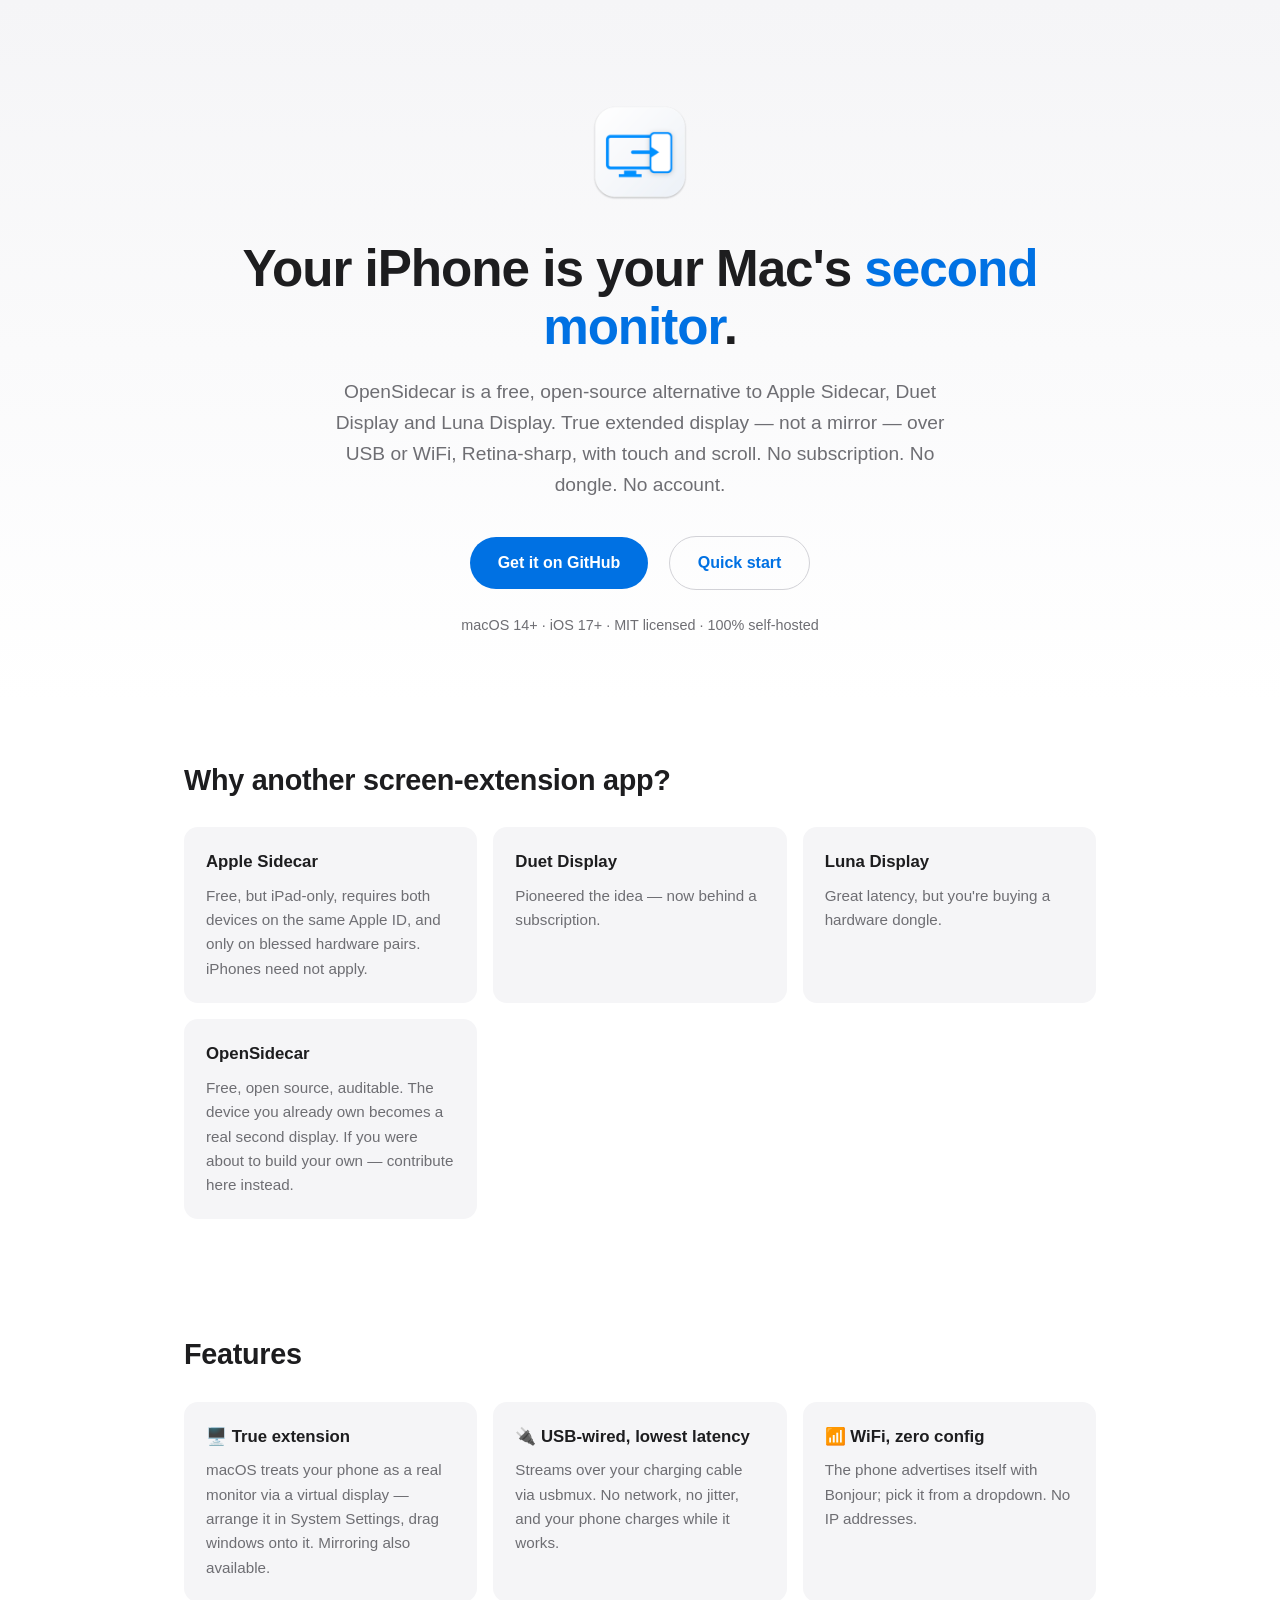
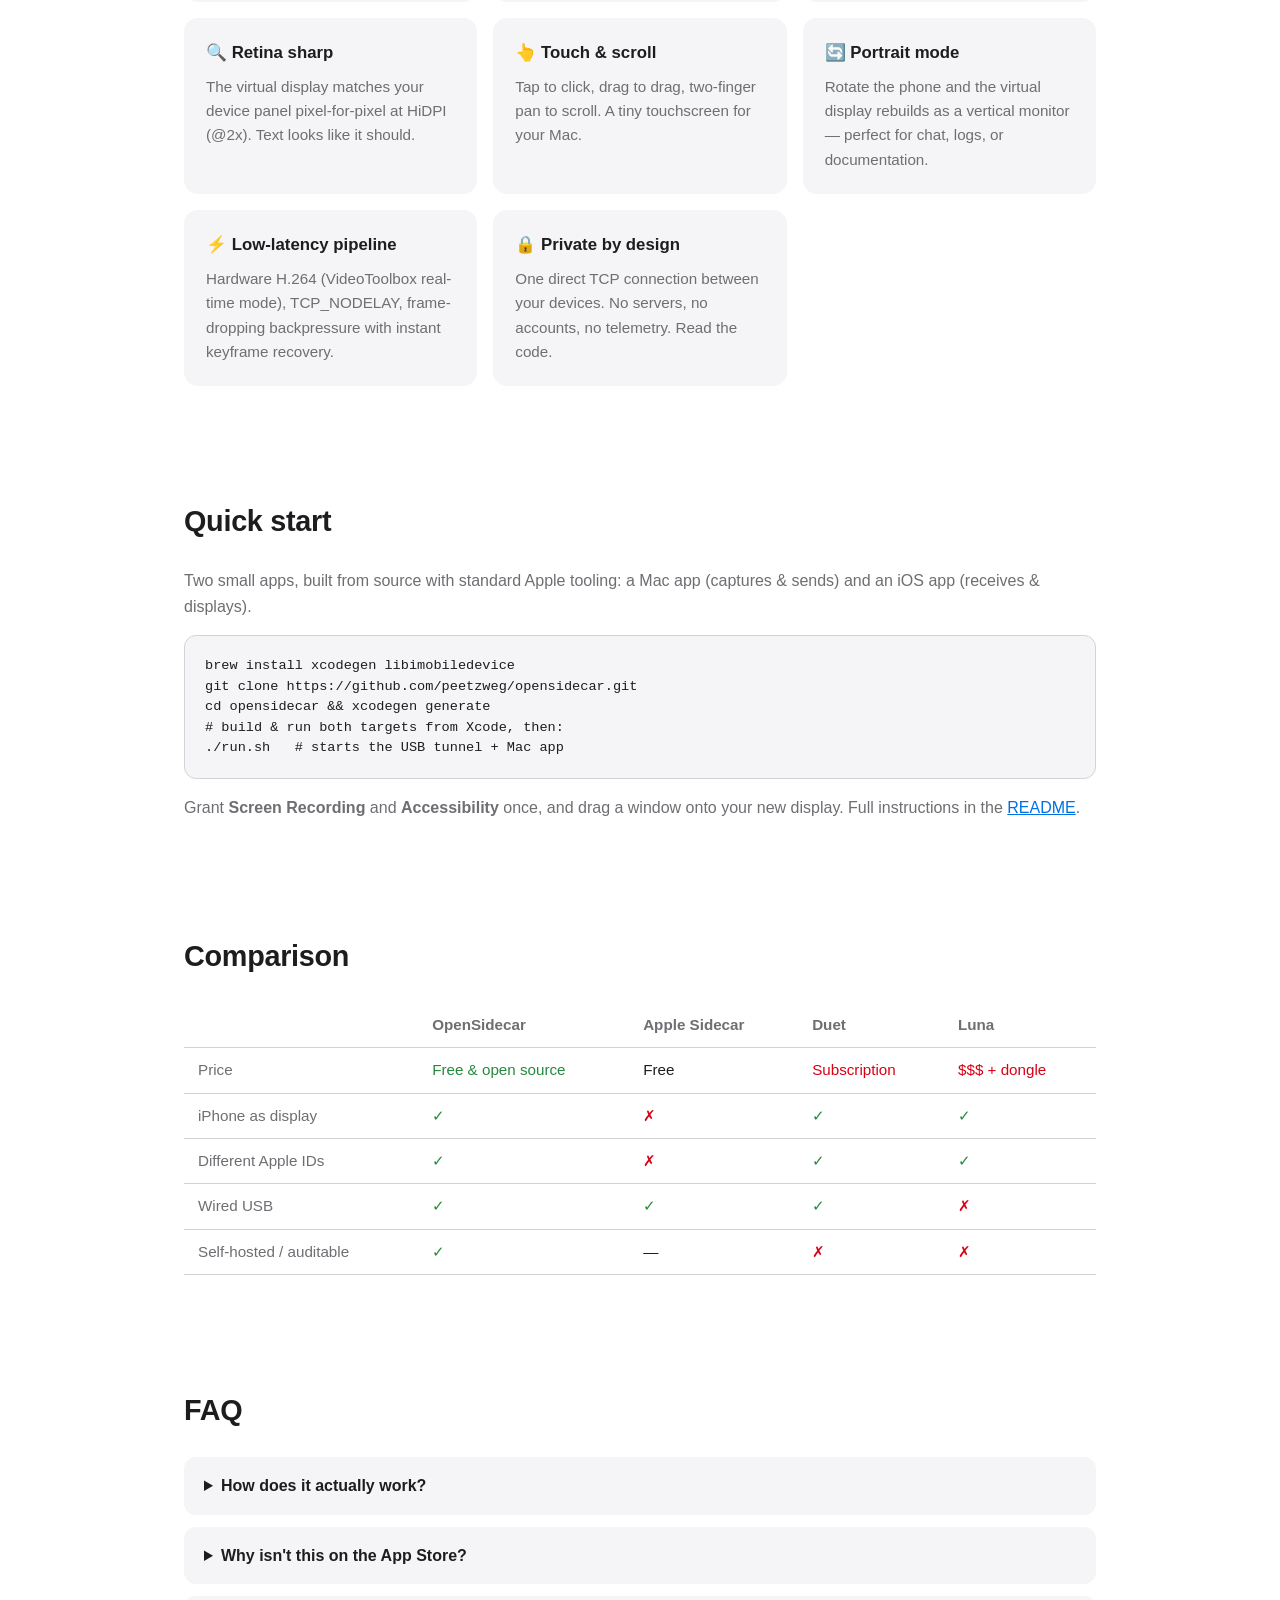
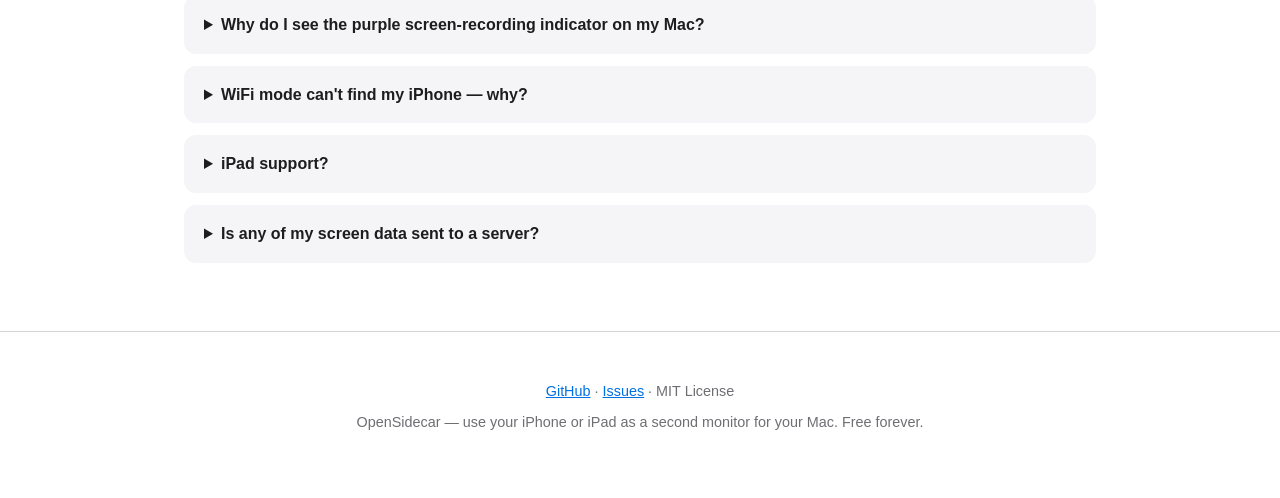
==== docs/index.html @ d2543a06 "feat: rebrand to a neutral Apple white-and-blue palette New app icons (white background, system-blue" ====
<!DOCTYPE html>
<html lang="en">
<head>
  <meta charset="utf-8" />
  <meta name="viewport" content="width=device-width, initial-scale=1" />
  <title>OpenSidecar — Use your iPhone or iPad as a second monitor for your Mac (free &amp; open source)</title>
  <meta name="description" content="OpenSidecar is a free, open-source alternative to Apple Sidecar and Duet Display. Turn your iPhone or iPad into a true extended display for your Mac over USB or WiFi — Retina-sharp, low latency, with touch and scroll input. No subscription, no dongle, no account." />
  <meta name="keywords" content="iPhone second monitor, iPad external display, Sidecar alternative, Duet Display alternative, free second screen Mac, open source, virtual display macOS, USB second display, use iPhone as monitor" />
  <link rel="icon" type="image/png" href="icon-256.png" />
  <link rel="canonical" href="https://peetzweg.github.io/opensidecar/" />

  <!-- Open Graph -->
  <meta property="og:type" content="website" />
  <meta property="og:title" content="OpenSidecar — your iPhone as a second monitor for your Mac" />
  <meta property="og:description" content="Free, open-source Sidecar/Duet alternative. True display extension over USB or WiFi, Retina-sharp, with touch input. No subscription." />
  <meta property="og:url" content="https://peetzweg.github.io/opensidecar/" />
  <meta property="og:image" content="https://peetzweg.github.io/opensidecar/icon.png" />
  <meta name="twitter:card" content="summary" />
  <meta name="twitter:title" content="OpenSidecar — your iPhone as a second monitor for your Mac" />
  <meta name="twitter:description" content="Free, open-source Sidecar/Duet alternative. True display extension over USB or WiFi." />
  <meta name="twitter:image" content="https://peetzweg.github.io/opensidecar/icon.png" />

  <script type="application/ld+json">
  {
    "@context": "https://schema.org",
    "@type": "SoftwareApplication",
    "name": "OpenSidecar",
    "operatingSystem": "macOS, iOS",
    "applicationCategory": "UtilitiesApplication",
    "offers": { "@type": "Offer", "price": "0", "priceCurrency": "USD" },
    "description": "Free, open-source alternative to Apple Sidecar and Duet Display: use an iPhone or iPad as a true extended display for a Mac over USB or WiFi.",
    "url": "https://peetzweg.github.io/opensidecar/",
    "downloadUrl": "https://github.com/peetzweg/opensidecar",
    "license": "https://opensource.org/licenses/MIT"
  }
  </script>

  <meta name="theme-color" content="#ffffff" />
  <style>
    :root {
      --bg: #ffffff;
      --bg2: #f5f5f7;
      --fg: #1d1d1f;
      --muted: #6e6e73;
      --accent: #0071e3;
      --accent2: #0a84ff;
      --card: #f5f5f7;
      --border: #d2d2d7;
    }
    * { box-sizing: border-box; margin: 0; padding: 0; }
    html { scroll-behavior: smooth; }
    body {
      font-family: -apple-system, BlinkMacSystemFont, "Segoe UI", Roboto, Helvetica, Arial, sans-serif;
      background: var(--bg); color: var(--fg); line-height: 1.6;
    }
    .wrap { max-width: 960px; margin: 0 auto; padding: 0 24px; }
    header { padding: 96px 0 64px; text-align: center;
      background: linear-gradient(180deg, var(--bg2) 0%, var(--bg) 100%); }
    header img.logo { width: 112px; height: 112px; margin-bottom: 24px; }
    h1 { font-size: clamp(2rem, 5vw, 3.2rem); line-height: 1.15; letter-spacing: -0.02em; }
    h1 em { font-style: normal; color: var(--accent); }
    .tagline { font-size: 1.2rem; color: var(--muted); max-width: 640px; margin: 20px auto 36px; }
    .cta { display: inline-block; padding: 13px 28px; border-radius: 980px; font-weight: 600;
      text-decoration: none; margin: 0 8px 12px; }
    .cta.primary { background: var(--accent); color: #fff; }
    .cta.primary:hover { background: var(--accent2); }
    .cta.secondary { border: 1px solid var(--border); color: var(--accent); }
    .badges { color: var(--muted); font-size: 0.9rem; margin-top: 12px; }
    section { padding: 56px 0; }
    h2 { font-size: 1.8rem; margin-bottom: 24px; letter-spacing: -0.01em; }
    .grid { display: grid; grid-template-columns: repeat(auto-fit, minmax(260px, 1fr)); gap: 16px; }
    .card { background: var(--card); border-radius: 14px; padding: 22px; }
    .card h3 { font-size: 1.05rem; margin-bottom: 8px; }
    .card p { color: var(--muted); font-size: 0.95rem; }
    pre { background: var(--bg2); border: 1px solid var(--border); border-radius: 12px;
      padding: 20px; overflow-x: auto; font-size: 0.85rem; line-height: 1.5; color: var(--fg); }
    code { font-family: ui-monospace, "SF Mono", Menlo, monospace; }
    table { width: 100%; border-collapse: collapse; font-size: 0.95rem; }
    th, td { padding: 10px 14px; text-align: left; border-bottom: 1px solid var(--border); }
    th { color: var(--muted); font-weight: 600; }
    td:first-child { color: var(--muted); }
    .yes { color: #248a3d; } .no { color: #d70015; }
    details { background: var(--card); border-radius: 12px;
      padding: 16px 20px; margin-bottom: 12px; }
    summary { cursor: pointer; font-weight: 600; }
    details p { color: var(--muted); margin-top: 10px; }
    footer { padding: 48px 0 64px; text-align: center; color: var(--muted); font-size: 0.9rem;
      border-top: 1px solid var(--border); }
    footer a { color: var(--accent); }
    a { color: var(--accent); }
  </style>
</head>
<body>

<header>
  <div class="wrap">
    <img class="logo" src="icon-256.png" alt="OpenSidecar icon — a Mac display extending onto an iPhone" />
    <h1>Your iPhone is your Mac's <em>second monitor</em>.</h1>
    <p class="tagline">
      OpenSidecar is a free, open-source alternative to Apple Sidecar, Duet Display and
      Luna Display. True extended display — not a mirror — over USB or WiFi, Retina-sharp,
      with touch and scroll. No subscription. No dongle. No account.
    </p>
    <a class="cta primary" href="https://github.com/peetzweg/opensidecar">Get it on GitHub</a>
    <a class="cta secondary" href="#quickstart">Quick start</a>
    <div class="badges">macOS 14+ · iOS 17+ · MIT licensed · 100% self-hosted</div>
  </div>
</header>

<section>
  <div class="wrap">
    <h2>Why another screen-extension app?</h2>
    <div class="grid">
      <div class="card"><h3>Apple Sidecar</h3><p>Free, but iPad-only, requires both devices on the same Apple&nbsp;ID, and only on blessed hardware pairs. iPhones need not apply.</p></div>
      <div class="card"><h3>Duet Display</h3><p>Pioneered the idea — now behind a subscription.</p></div>
      <div class="card"><h3>Luna Display</h3><p>Great latency, but you're buying a hardware dongle.</p></div>
      <div class="card"><h3>OpenSidecar</h3><p>Free, open source, auditable. The device you already own becomes a real second display. If you were about to build your own — contribute here instead.</p></div>
    </div>
  </div>
</section>

<section>
  <div class="wrap">
    <h2>Features</h2>
    <div class="grid">
      <div class="card"><h3>🖥️ True extension</h3><p>macOS treats your phone as a real monitor via a virtual display — arrange it in System Settings, drag windows onto it. Mirroring also available.</p></div>
      <div class="card"><h3>🔌 USB-wired, lowest latency</h3><p>Streams over your charging cable via usbmux. No network, no jitter, and your phone charges while it works.</p></div>
      <div class="card"><h3>📶 WiFi, zero config</h3><p>The phone advertises itself with Bonjour; pick it from a dropdown. No IP addresses.</p></div>
      <div class="card"><h3>🔍 Retina sharp</h3><p>The virtual display matches your device panel pixel-for-pixel at HiDPI (@2x). Text looks like it should.</p></div>
      <div class="card"><h3>👆 Touch &amp; scroll</h3><p>Tap to click, drag to drag, two-finger pan to scroll. A tiny touchscreen for your Mac.</p></div>
      <div class="card"><h3>🔄 Portrait mode</h3><p>Rotate the phone and the virtual display rebuilds as a vertical monitor — perfect for chat, logs, or documentation.</p></div>
      <div class="card"><h3>⚡ Low-latency pipeline</h3><p>Hardware H.264 (VideoToolbox real-time mode), TCP_NODELAY, frame-dropping backpressure with instant keyframe recovery.</p></div>
      <div class="card"><h3>🔒 Private by design</h3><p>One direct TCP connection between your devices. No servers, no accounts, no telemetry. Read the code.</p></div>
    </div>
  </div>
</section>

<section id="quickstart">
  <div class="wrap">
    <h2>Quick start</h2>
    <p style="color: var(--muted); margin-bottom: 16px;">
      Two small apps, built from source with standard Apple tooling: a Mac app
      (captures &amp; sends) and an iOS app (receives &amp; displays).
    </p>
    <pre><code>brew install xcodegen libimobiledevice
git clone https://github.com/peetzweg/opensidecar.git
cd opensidecar &amp;&amp; xcodegen generate
# build &amp; run both targets from Xcode, then:
./run.sh   # starts the USB tunnel + Mac app</code></pre>
    <p style="color: var(--muted); margin-top: 16px;">
      Grant <strong>Screen Recording</strong> and <strong>Accessibility</strong> once,
      and drag a window onto your new display. Full instructions in the
      <a href="https://github.com/peetzweg/opensidecar#quick-start">README</a>.
    </p>
  </div>
</section>

<section>
  <div class="wrap">
    <h2>Comparison</h2>
    <table>
      <tr><th></th><th>OpenSidecar</th><th>Apple Sidecar</th><th>Duet</th><th>Luna</th></tr>
      <tr><td>Price</td><td class="yes">Free &amp; open source</td><td>Free</td><td class="no">Subscription</td><td class="no">$$$ + dongle</td></tr>
      <tr><td>iPhone as display</td><td class="yes">✓</td><td class="no">✗</td><td class="yes">✓</td><td class="yes">✓</td></tr>
      <tr><td>Different Apple IDs</td><td class="yes">✓</td><td class="no">✗</td><td class="yes">✓</td><td class="yes">✓</td></tr>
      <tr><td>Wired USB</td><td class="yes">✓</td><td class="yes">✓</td><td class="yes">✓</td><td class="no">✗</td></tr>
      <tr><td>Self-hosted / auditable</td><td class="yes">✓</td><td>—</td><td class="no">✗</td><td class="no">✗</td></tr>
    </table>
  </div>
</section>

<section>
  <div class="wrap">
    <h2>FAQ</h2>
    <details>
      <summary>How does it actually work?</summary>
      <p>The Mac creates a virtual display with the private <code>CGVirtualDisplay</code> API
      (the same technique used by BetterDisplay and DeskPad), captures it with
      ScreenCaptureKit, hardware-encodes H.264 with VideoToolbox, and streams it
      over a single TCP connection — through the USB cable via usbmux, or over WiFi.
      The phone decodes and renders with <code>AVSampleBufferDisplayLayer</code> and sends
      touch coordinates back, which the Mac injects as mouse events.</p>
    </details>
    <details>
      <summary>Why isn't this on the App Store?</summary>
      <p><code>CGVirtualDisplay</code> is a private API. That's the deal: every
      virtual-display product either uses it or ships a dongle. Building from
      source with your own (free) Apple developer account takes a few minutes.</p>
    </details>
    <details>
      <summary>Why do I see the purple screen-recording indicator on my Mac?</summary>
      <p>macOS shows that privacy indicator for <em>every</em> app that captures the
      screen — Duet, Luna, OBS and Zoom included. Apple Sidecar avoids it only
      because it's built into the OS. It's a feature, not a bug: you always know
      a capture is running.</p>
    </details>
    <details>
      <summary>WiFi mode can't find my iPhone — why?</summary>
      <p>WiFi discovery needs the <strong>Local Network</strong> permission on
      <em>both</em> sides, and macOS/iOS deny it silently if the prompt was missed:
      check System Settings → Privacy &amp; Security → Local Network on the Mac,
      and Settings → Privacy &amp; Security → Local Network on the iPhone. Both
      devices must be on the same WiFi and the iPhone app must be open. The Mac
      app shows a live permission panel, and the iPhone app has a settings screen
      (shake the phone) that links straight there. USB mode needs none of this.</p>
    </details>
    <details>
      <summary>iPad support?</summary>
      <p>The receiver is a universal iOS app — it runs on iPad today. iPad-specific
      features (Apple Pencil, pressure) are on the roadmap.</p>
    </details>
    <details>
      <summary>Is any of my screen data sent to a server?</summary>
      <p>No. One direct TCP connection between your Mac and your device. No accounts,
      no analytics, no cloud.</p>
    </details>
  </div>
</section>

<footer>
  <div class="wrap">
    <p>
      <a href="https://github.com/peetzweg/opensidecar">GitHub</a> ·
      <a href="https://github.com/peetzweg/opensidecar/issues">Issues</a> ·
      MIT License
    </p>
    <p style="margin-top: 8px;">OpenSidecar — use your iPhone or iPad as a second monitor for your Mac. Free forever.</p>
  </div>
</footer>

</body>
</html>
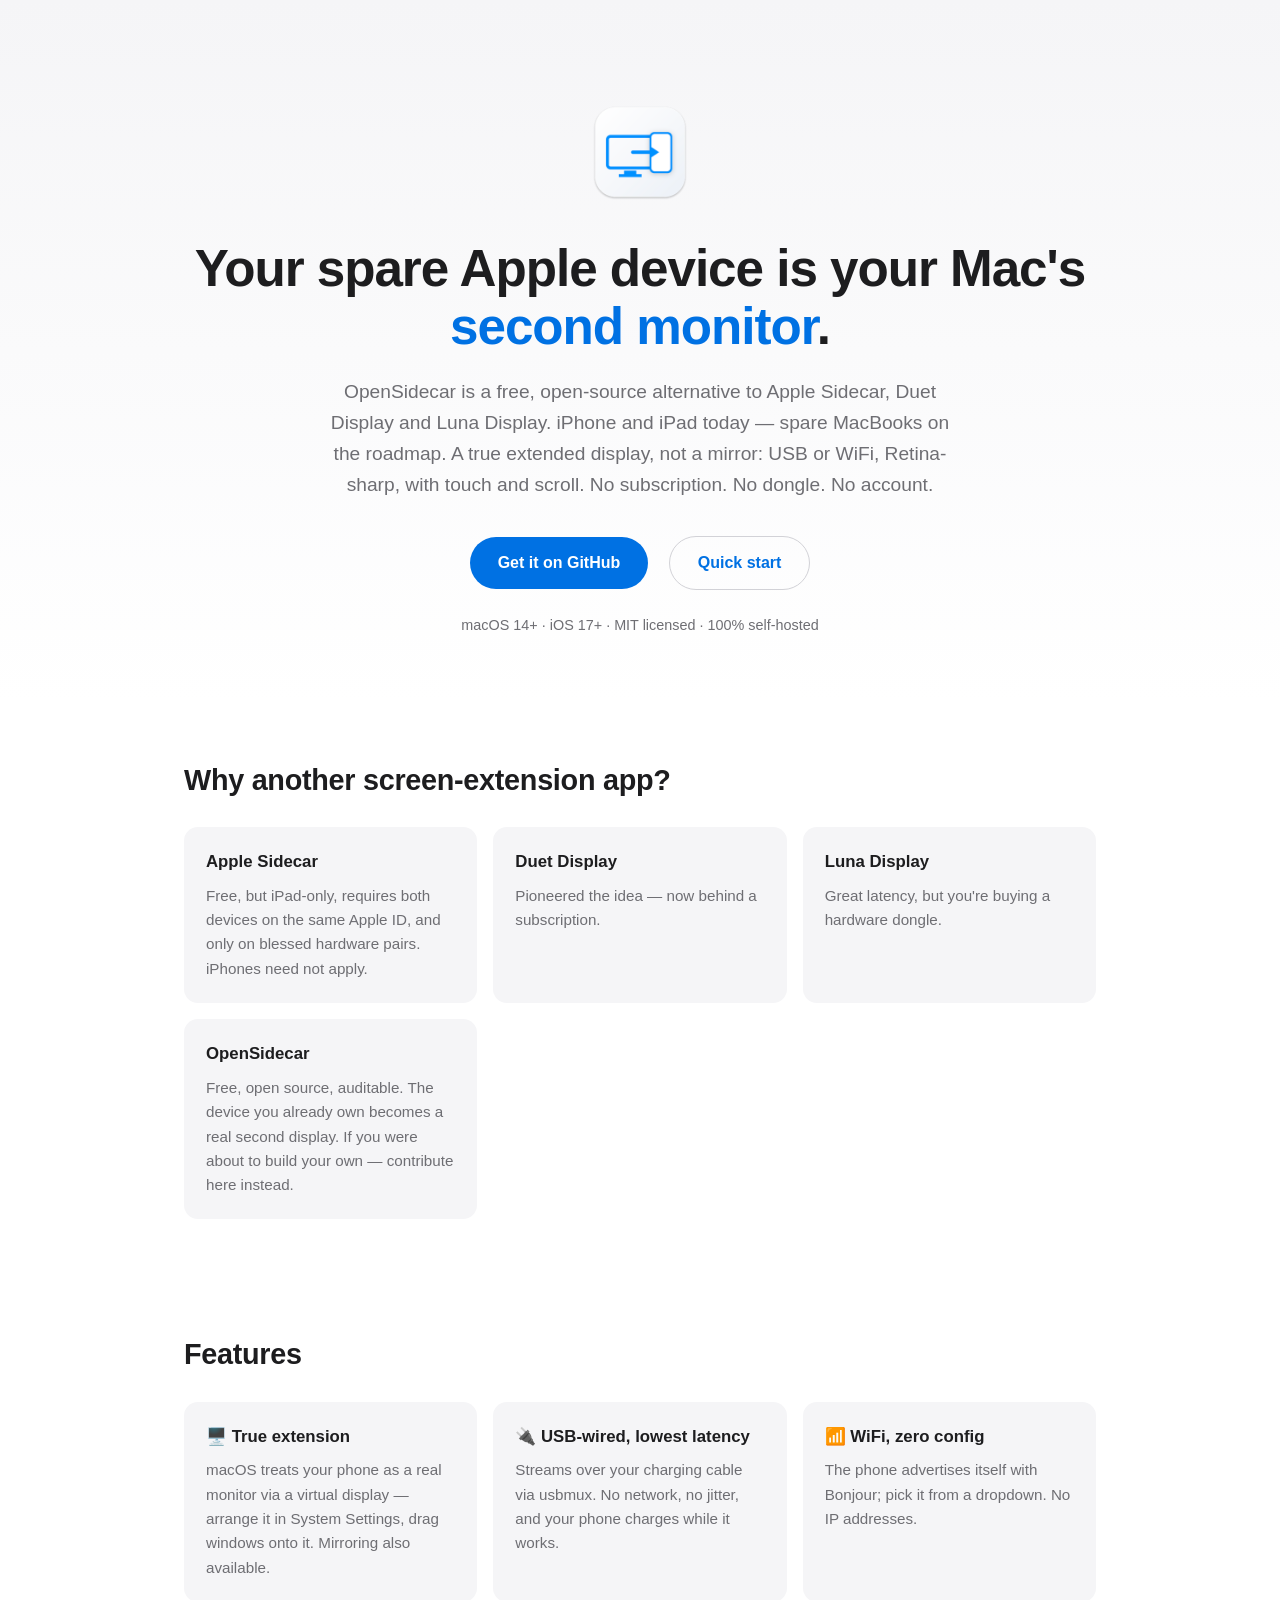
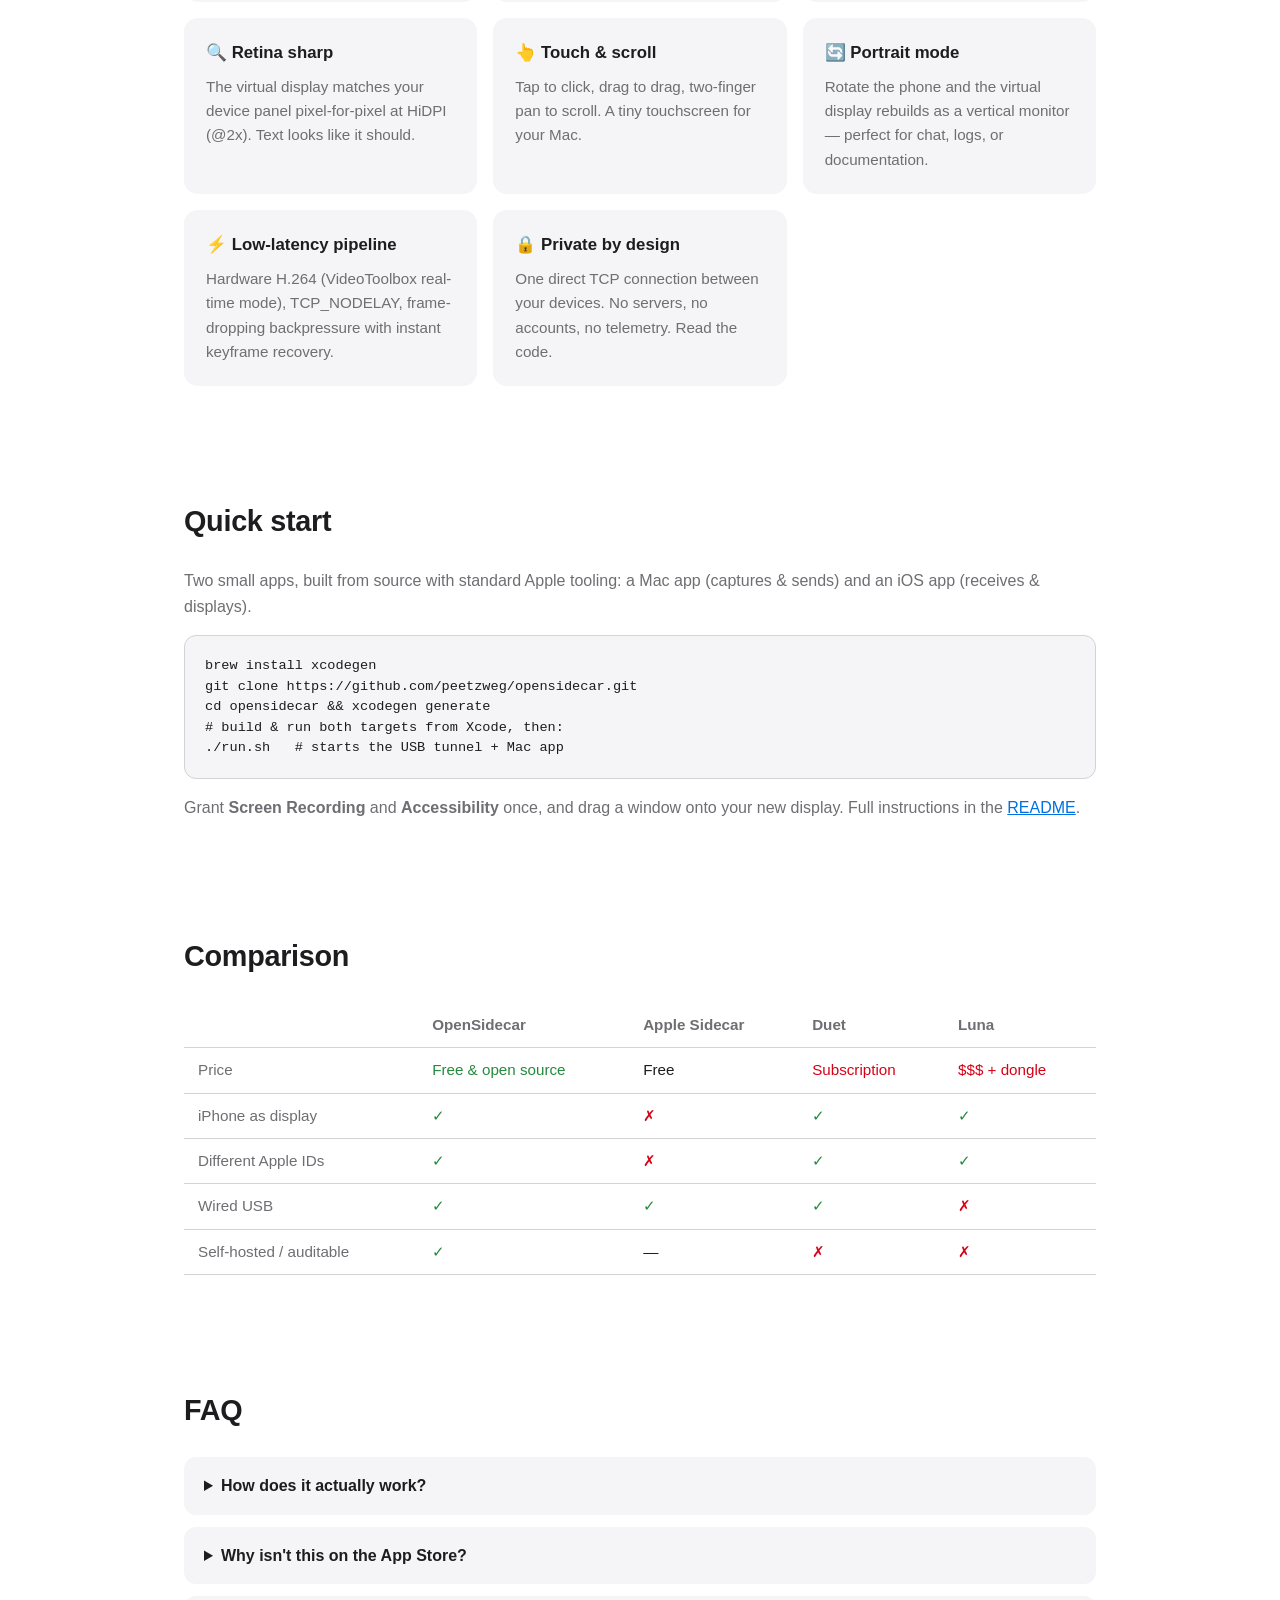
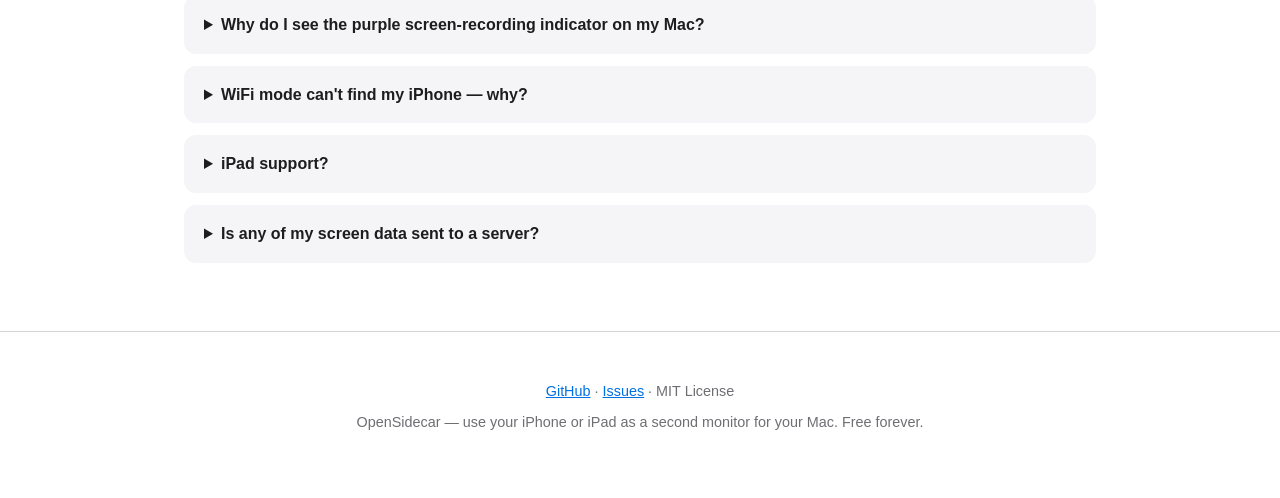
==== commit 79e07a5b: "feat: built-in USB connectivity over usbmuxd, drop the iproxy requirement Speak the usbmux protocol " ====
--- a/docs/index.html
+++ b/docs/index.html
@@ -3,20 +3,20 @@
 <head>
   <meta charset="utf-8" />
   <meta name="viewport" content="width=device-width, initial-scale=1" />
-  <title>OpenSidecar — Use your iPhone or iPad as a second monitor for your Mac (free &amp; open source)</title>
-  <meta name="description" content="OpenSidecar is a free, open-source alternative to Apple Sidecar and Duet Display. Turn your iPhone or iPad into a true extended display for your Mac over USB or WiFi — Retina-sharp, low latency, with touch and scroll input. No subscription, no dongle, no account." />
+  <title>OpenSidecar — Turn your spare Apple devices into second monitors for your Mac (free &amp; open source)</title>
+  <meta name="description" content="OpenSidecar is a free, open-source alternative to Apple Sidecar and Duet Display. Turn your spare Apple devices — iPhone and iPad today, Macs on the roadmap — into true extended displays for your Mac over USB or WiFi. Retina-sharp, low latency, with touch and scroll input. No subscription, no dongle, no account." />
   <meta name="keywords" content="iPhone second monitor, iPad external display, Sidecar alternative, Duet Display alternative, free second screen Mac, open source, virtual display macOS, USB second display, use iPhone as monitor" />
   <link rel="icon" type="image/png" href="icon-256.png" />
   <link rel="canonical" href="https://peetzweg.github.io/opensidecar/" />
 
   <!-- Open Graph -->
   <meta property="og:type" content="website" />
-  <meta property="og:title" content="OpenSidecar — your iPhone as a second monitor for your Mac" />
+  <meta property="og:title" content="OpenSidecar — your spare Apple devices as second monitors for your Mac" />
   <meta property="og:description" content="Free, open-source Sidecar/Duet alternative. True display extension over USB or WiFi, Retina-sharp, with touch input. No subscription." />
   <meta property="og:url" content="https://peetzweg.github.io/opensidecar/" />
   <meta property="og:image" content="https://peetzweg.github.io/opensidecar/icon.png" />
   <meta name="twitter:card" content="summary" />
-  <meta name="twitter:title" content="OpenSidecar — your iPhone as a second monitor for your Mac" />
+  <meta name="twitter:title" content="OpenSidecar — your spare Apple devices as second monitors for your Mac" />
   <meta name="twitter:description" content="Free, open-source Sidecar/Duet alternative. True display extension over USB or WiFi." />
   <meta name="twitter:image" content="https://peetzweg.github.io/opensidecar/icon.png" />
 
@@ -28,7 +28,7 @@
     "operatingSystem": "macOS, iOS",
     "applicationCategory": "UtilitiesApplication",
     "offers": { "@type": "Offer", "price": "0", "priceCurrency": "USD" },
-    "description": "Free, open-source alternative to Apple Sidecar and Duet Display: use an iPhone or iPad as a true extended display for a Mac over USB or WiFi.",
+    "description": "Free, open-source alternative to Apple Sidecar and Duet Display: use spare Apple devices (iPhone, iPad) as true extended displays for a Mac over USB or WiFi.",
     "url": "https://peetzweg.github.io/opensidecar/",
     "downloadUrl": "https://github.com/peetzweg/opensidecar",
     "license": "https://opensource.org/licenses/MIT"
@@ -95,11 +95,12 @@
 <header>
   <div class="wrap">
     <img class="logo" src="icon-256.png" alt="OpenSidecar icon — a Mac display extending onto an iPhone" />
-    <h1>Your iPhone is your Mac's <em>second monitor</em>.</h1>
+    <h1>Your spare Apple device is your Mac's <em>second monitor</em>.</h1>
     <p class="tagline">
       OpenSidecar is a free, open-source alternative to Apple Sidecar, Duet Display and
-      Luna Display. True extended display — not a mirror — over USB or WiFi, Retina-sharp,
-      with touch and scroll. No subscription. No dongle. No account.
+      Luna Display. iPhone and iPad today — spare MacBooks on the roadmap. A true extended
+      display, not a mirror: USB or WiFi, Retina-sharp, with touch and scroll.
+      No subscription. No dongle. No account.
     </p>
     <a class="cta primary" href="https://github.com/peetzweg/opensidecar">Get it on GitHub</a>
     <a class="cta secondary" href="#quickstart">Quick start</a>
@@ -142,7 +143,7 @@
       Two small apps, built from source with standard Apple tooling: a Mac app
       (captures &amp; sends) and an iOS app (receives &amp; displays).
     </p>
-    <pre><code>brew install xcodegen libimobiledevice
+    <pre><code>brew install xcodegen
 git clone https://github.com/peetzweg/opensidecar.git
 cd opensidecar &amp;&amp; xcodegen generate
 # build &amp; run both targets from Xcode, then:
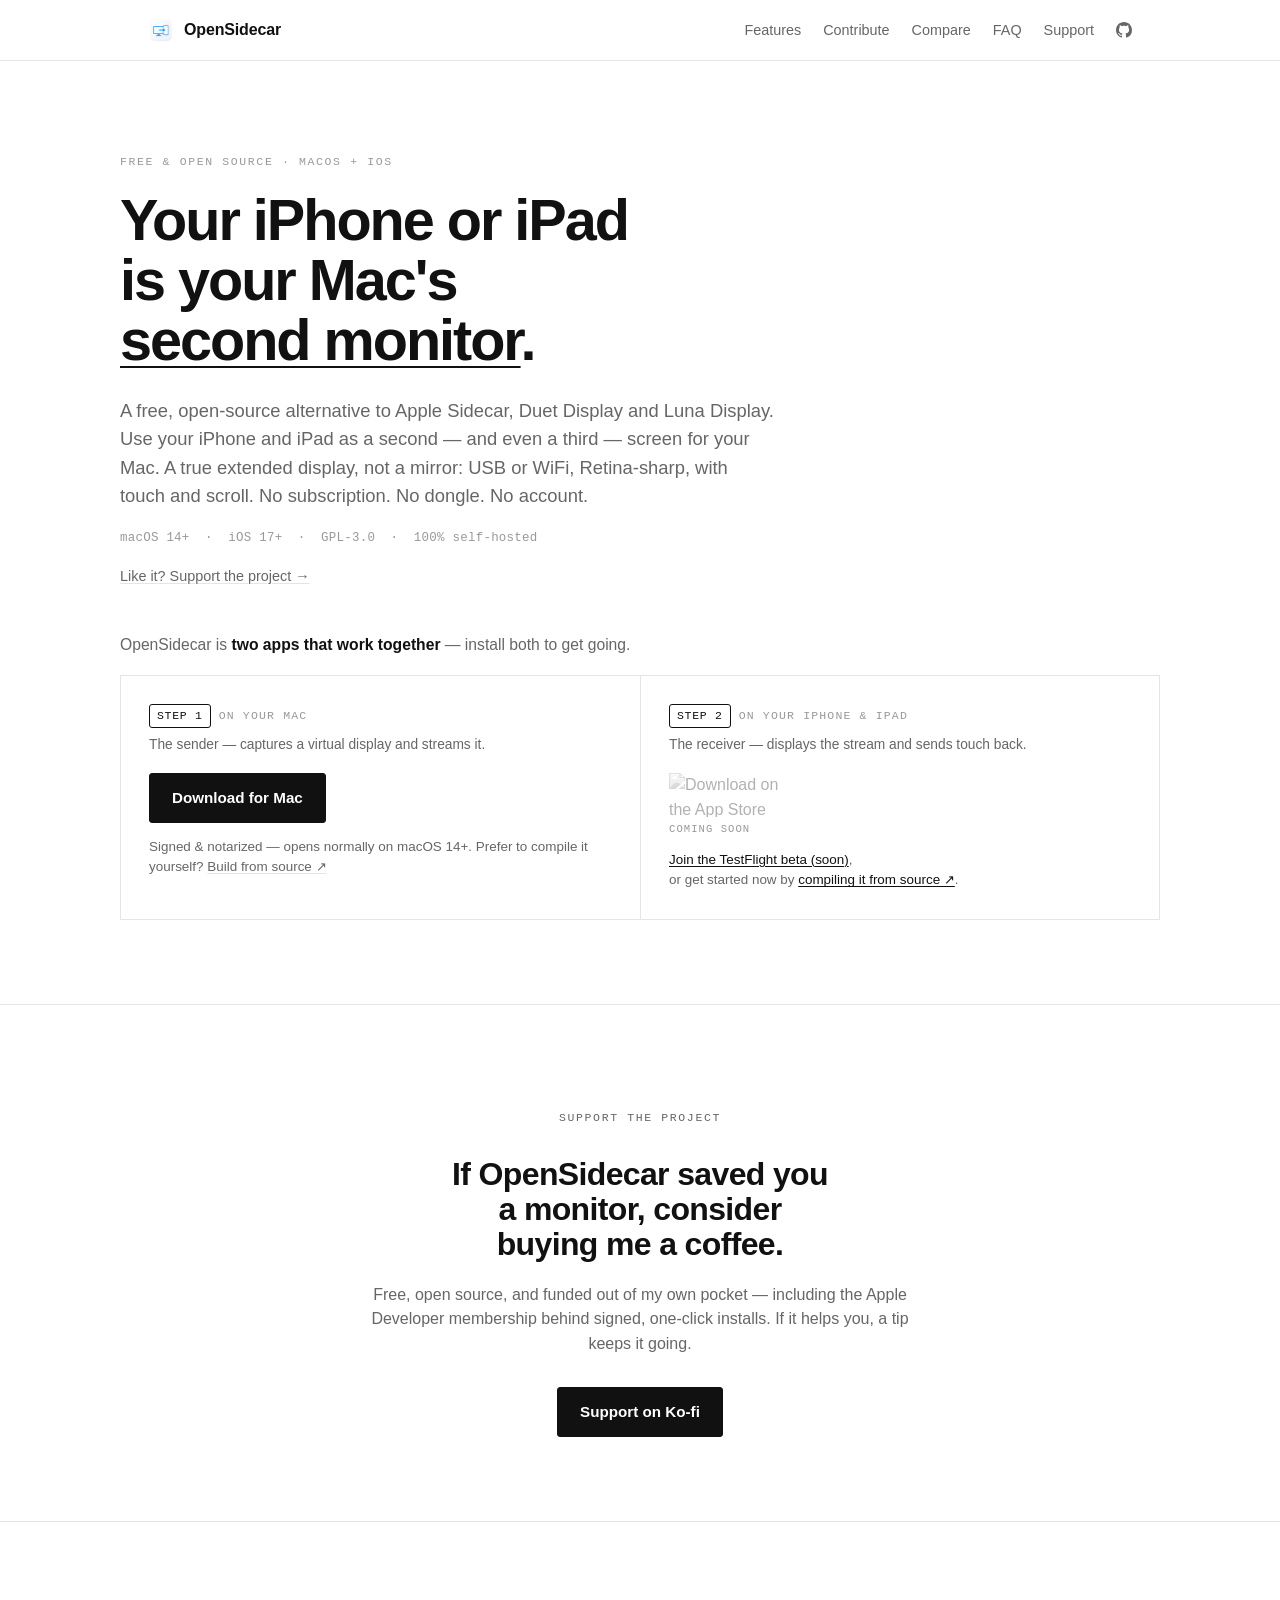
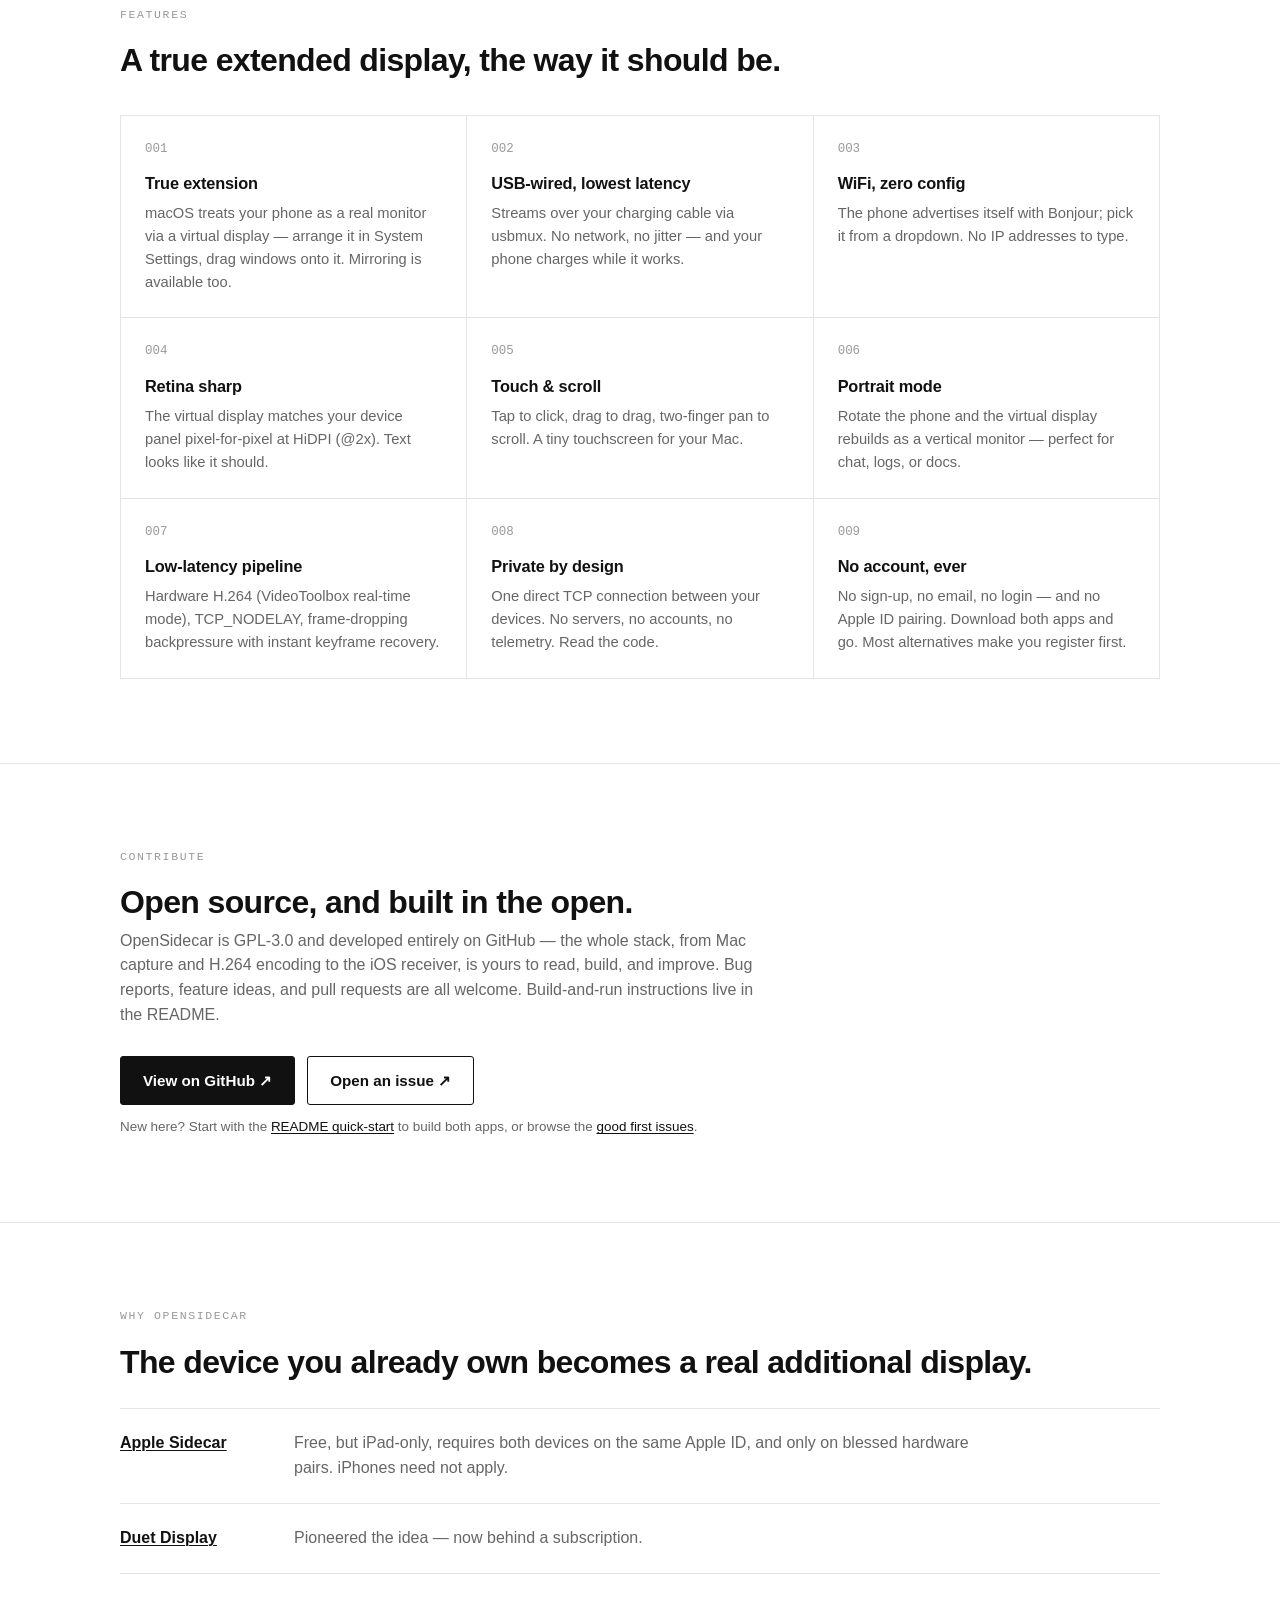
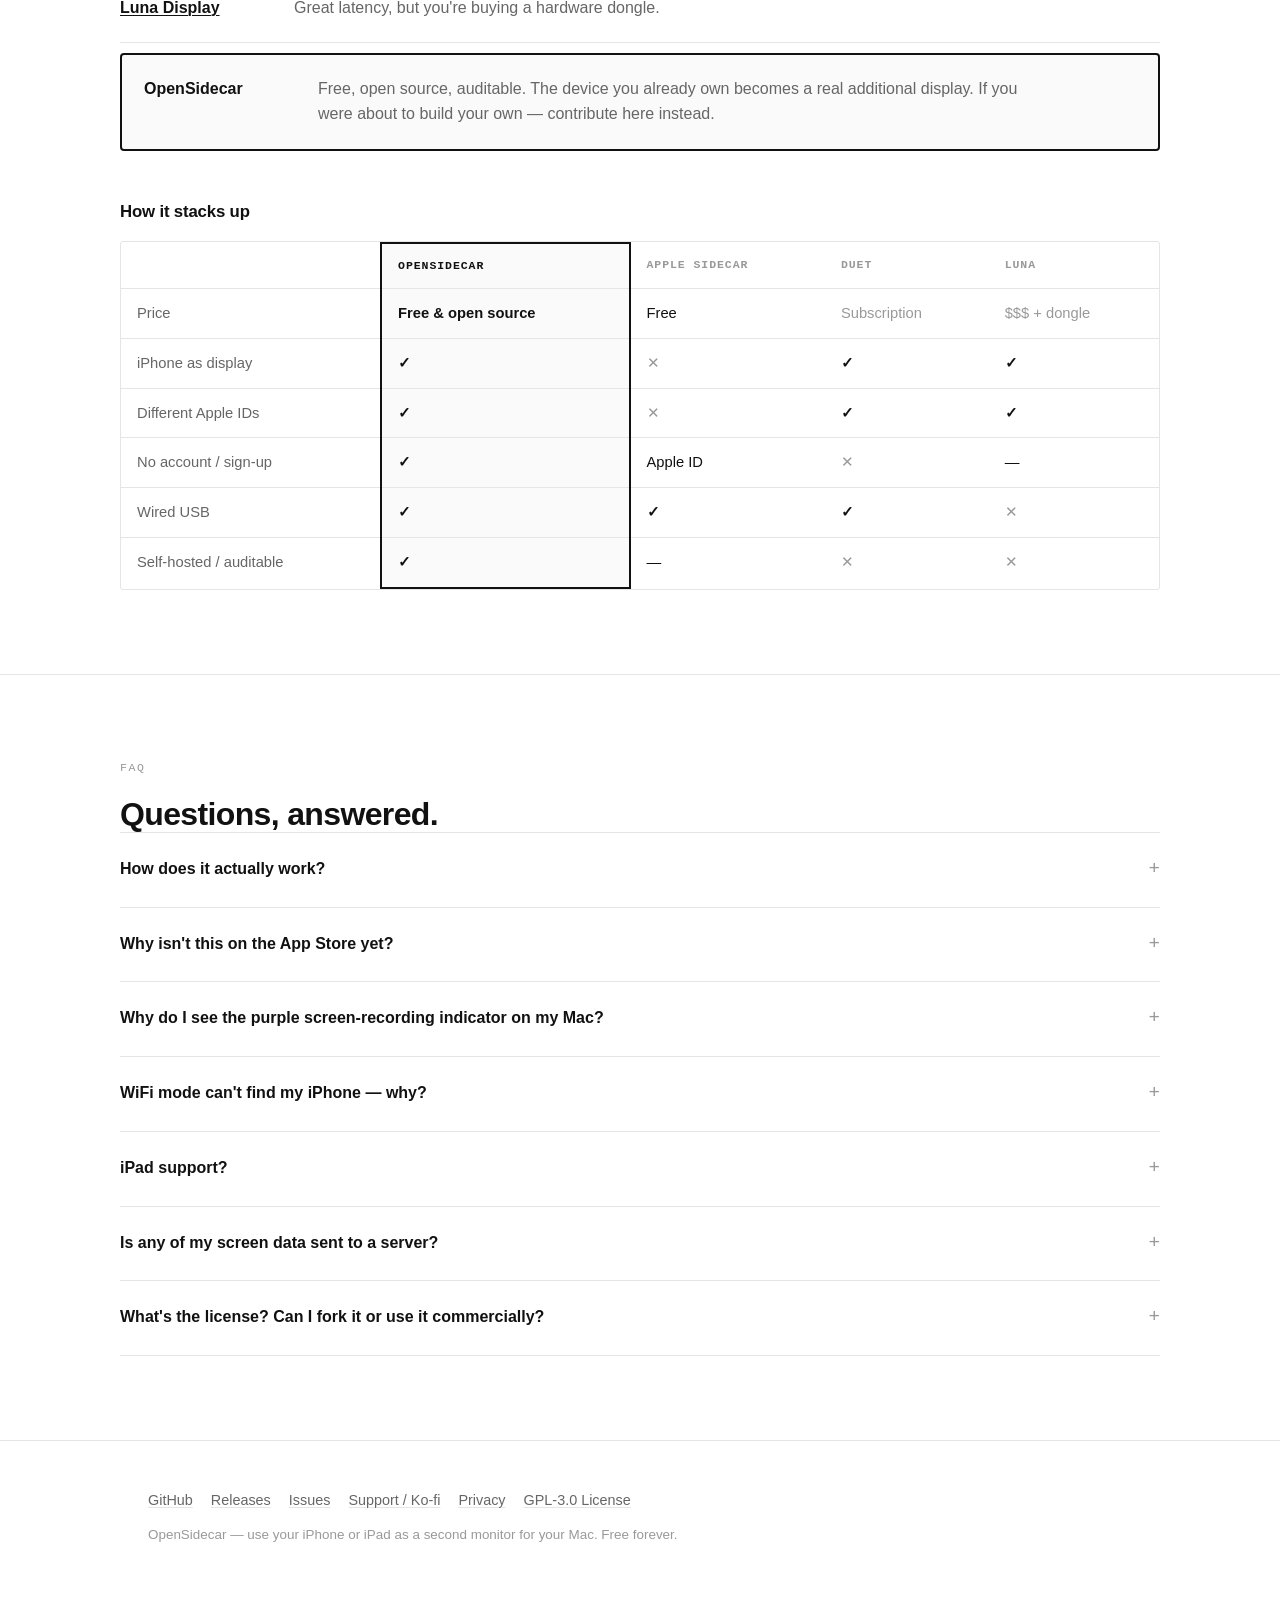
==== commit 72736fdb: "docs: Mac download is signed & notarized, drop the Gatekeeper note The release pipeline notarizes th" ====
--- a/docs/index.html
+++ b/docs/index.html
@@ -30,8 +30,8 @@
     "offers": { "@type": "Offer", "price": "0", "priceCurrency": "USD" },
     "description": "Free, open-source alternative to Apple Sidecar and Duet Display: use spare Apple devices (iPhone, iPad) as true extended displays for a Mac over USB or WiFi.",
     "url": "https://peetzweg.github.io/opensidecar/",
-    "downloadUrl": "https://github.com/peetzweg/opensidecar",
-    "license": "https://opensource.org/licenses/MIT"
+    "downloadUrl": "https://github.com/peetzweg/opensidecar/releases/latest",
+    "license": "https://www.gnu.org/licenses/gpl-3.0.html"
   }
   </script>
 
@@ -39,195 +39,458 @@
   <style>
     :root {
       --bg: #ffffff;
-      --bg2: #f5f5f7;
-      --fg: #1d1d1f;
-      --muted: #6e6e73;
-      --accent: #0071e3;
-      --accent2: #0a84ff;
-      --card: #f5f5f7;
-      --border: #d2d2d7;
+      --fg: #111111;
+      --muted: #666666;
+      --faint: #999999;
+      --line: #e5e5e5;
+      --line-strong: #111111;
+      --maxw: 1040px;
+      --mono: ui-monospace, "SF Mono", Menlo, Consolas, monospace;
     }
     * { box-sizing: border-box; margin: 0; padding: 0; }
-    html { scroll-behavior: smooth; }
+    html { scroll-behavior: smooth; -webkit-text-size-adjust: 100%; }
     body {
       font-family: -apple-system, BlinkMacSystemFont, "Segoe UI", Roboto, Helvetica, Arial, sans-serif;
-      background: var(--bg); color: var(--fg); line-height: 1.6;
+      background: var(--bg); color: var(--fg); line-height: 1.55;
+      font-size: 16px; -webkit-font-smoothing: antialiased;
     }
-    .wrap { max-width: 960px; margin: 0 auto; padding: 0 24px; }
-    header { padding: 96px 0 64px; text-align: center;
-      background: linear-gradient(180deg, var(--bg2) 0%, var(--bg) 100%); }
-    header img.logo { width: 112px; height: 112px; margin-bottom: 24px; }
-    h1 { font-size: clamp(2rem, 5vw, 3.2rem); line-height: 1.15; letter-spacing: -0.02em; }
-    h1 em { font-style: normal; color: var(--accent); }
-    .tagline { font-size: 1.2rem; color: var(--muted); max-width: 640px; margin: 20px auto 36px; }
-    .cta { display: inline-block; padding: 13px 28px; border-radius: 980px; font-weight: 600;
-      text-decoration: none; margin: 0 8px 12px; }
-    .cta.primary { background: var(--accent); color: #fff; }
-    .cta.primary:hover { background: var(--accent2); }
-    .cta.secondary { border: 1px solid var(--border); color: var(--accent); }
-    .badges { color: var(--muted); font-size: 0.9rem; margin-top: 12px; }
-    section { padding: 56px 0; }
-    h2 { font-size: 1.8rem; margin-bottom: 24px; letter-spacing: -0.01em; }
-    .grid { display: grid; grid-template-columns: repeat(auto-fit, minmax(260px, 1fr)); gap: 16px; }
-    .card { background: var(--card); border-radius: 14px; padding: 22px; }
-    .card h3 { font-size: 1.05rem; margin-bottom: 8px; }
-    .card p { color: var(--muted); font-size: 0.95rem; }
-    pre { background: var(--bg2); border: 1px solid var(--border); border-radius: 12px;
-      padding: 20px; overflow-x: auto; font-size: 0.85rem; line-height: 1.5; color: var(--fg); }
-    code { font-family: ui-monospace, "SF Mono", Menlo, monospace; }
-    table { width: 100%; border-collapse: collapse; font-size: 0.95rem; }
-    th, td { padding: 10px 14px; text-align: left; border-bottom: 1px solid var(--border); }
-    th { color: var(--muted); font-weight: 600; }
-    td:first-child { color: var(--muted); }
-    .yes { color: #248a3d; } .no { color: #d70015; }
-    details { background: var(--card); border-radius: 12px;
-      padding: 16px 20px; margin-bottom: 12px; }
-    summary { cursor: pointer; font-weight: 600; }
-    details p { color: var(--muted); margin-top: 10px; }
-    footer { padding: 48px 0 64px; text-align: center; color: var(--muted); font-size: 0.9rem;
-      border-top: 1px solid var(--border); }
-    footer a { color: var(--accent); }
-    a { color: var(--accent); }
+    .wrap { max-width: var(--maxw); margin: 0 auto; padding: 0 28px; }
+    a { color: var(--fg); text-decoration: underline; text-underline-offset: 2px;
+        text-decoration-thickness: 1px; text-decoration-color: var(--line-strong); }
+    a:hover { text-decoration-thickness: 2px; }
+
+    /* ---- top nav ---- */
+    nav { border-bottom: 1px solid var(--line); position: sticky; top: 0; background: var(--bg); z-index: 10; }
+    nav .wrap { display: flex; align-items: center; justify-content: space-between;
+      height: 60px; }
+    nav .brand { display: flex; align-items: center; gap: 10px; font-weight: 600;
+      letter-spacing: -0.01em; text-decoration: none; }
+    nav .brand img { width: 26px; height: 26px; }
+    nav .links { display: flex; gap: 22px; font-size: 0.9rem; }
+    nav .links a { text-decoration: none; color: var(--muted); }
+    nav .links a:hover { color: var(--fg); }
+    nav .links a.gh { display: inline-flex; align-items: center; gap: 6px; }
+    nav .gh-logo { width: 16px; height: 16px; fill: currentColor; display: block; }
+    nav .gh-stars { font-variant-numeric: tabular-nums; }
+    @media (max-width: 680px) { nav .links { display: none; } }
+
+    /* ---- section scaffolding ---- */
+    section { border-top: 1px solid var(--line); }
+    section:first-of-type { border-top: 0; }
+    .sec { padding: 84px 0; }
+    .eyebrow { font-family: var(--mono); font-size: 0.72rem; letter-spacing: 0.14em;
+      text-transform: uppercase; color: var(--faint); margin-bottom: 20px; }
+    h1 { font-size: clamp(2.2rem, 6vw, 3.6rem); line-height: 1.04;
+      letter-spacing: -0.035em; font-weight: 600; }
+    h2 { font-size: clamp(1.5rem, 3vw, 2rem); line-height: 1.1; letter-spacing: -0.02em;
+      font-weight: 600; }
+
+    /* ---- hero ---- */
+    .hero { padding: 92px 0 84px; }
+    .hero h1 { max-width: 16ch; }
+    .hero h1 .u { text-decoration: underline; text-decoration-thickness: 2px;
+      text-underline-offset: 6px; }
+    .hero .tagline { font-size: 1.15rem; color: var(--muted); max-width: 64ch;
+      margin: 26px 0 0; }
+    .meta { font-family: var(--mono); font-size: 0.78rem; color: var(--faint);
+      margin-top: 18px; letter-spacing: 0.02em; }
+    .hero-support { margin-top: 16px; }
+    .hero-support a { font-size: 0.9rem; color: var(--muted); text-decoration-color: var(--line); }
+    .hero-support a:hover { color: var(--fg); text-decoration-color: var(--line-strong); }
+
+    /* ---- download blocks ---- */
+    .needs-both { margin-top: 44px; color: var(--muted); font-size: 0.98rem; }
+    .needs-both strong { color: var(--fg); }
+    .downloads { display: grid; grid-template-columns: 1fr 1fr; gap: 0;
+      margin-top: 18px; border: 1px solid var(--line); }
+    .downloads > div { padding: 28px; }
+    .downloads > div + div { border-left: 1px solid var(--line); }
+    @media (max-width: 720px) {
+      .downloads { grid-template-columns: 1fr; }
+      .downloads > div + div { border-left: 0; border-top: 1px solid var(--line); }
+    }
+    .dl-head { font-family: var(--mono); font-size: 0.72rem; letter-spacing: 0.1em;
+      text-transform: uppercase; color: var(--faint); margin-bottom: 6px;
+      display: flex; align-items: center; flex-wrap: wrap; gap: 8px; }
+    .dl-head .step { color: var(--fg); border: 1px solid var(--line-strong); border-radius: 3px;
+      padding: 2px 7px; letter-spacing: 0.06em; }
+    .dl-head .ver { color: var(--fg); text-transform: none; letter-spacing: 0; }
+    .dl-sub { color: var(--muted); font-size: 0.86rem; margin-bottom: 18px; }
+
+    .btn { display: inline-flex; align-items: center; gap: 8px; font: inherit;
+      font-weight: 600; font-size: 0.95rem; padding: 12px 22px; border-radius: 3px;
+      text-decoration: none; border: 1px solid var(--line-strong); cursor: pointer; }
+    .btn.primary { background: var(--fg); color: var(--bg); }
+    .btn.primary:hover { background: #000; }
+    .btn.ghost { background: transparent; color: var(--fg); }
+    .btn.ghost:hover { background: var(--fg); color: var(--bg); }
+    .note { font-size: 0.84rem; color: var(--muted); margin-top: 14px; line-height: 1.5; }
+    .note a { color: var(--muted); text-decoration-color: var(--line); }
+    .sub { display: block; font-size: 0.84rem; color: var(--muted); margin-top: 12px; }
+    .btn-row { display: flex; flex-wrap: wrap; gap: 12px; margin-top: 28px; }
+
+    /* App Store / TestFlight cluster */
+    .ios-row { display: flex; flex-wrap: wrap; align-items: center; gap: 14px; }
+    .badge-wrap { display: inline-flex; flex-direction: column; gap: 4px; }
+    .appstore-badge { height: 44px; width: auto; display: block; }
+    .badge-wrap.disabled .appstore-badge { opacity: 0.32; filter: grayscale(1); }
+    .badge-wrap .cap { font-family: var(--mono); font-size: 0.66rem; letter-spacing: 0.1em;
+      text-transform: uppercase; color: var(--faint); }
+    .btn.disabled { opacity: 0.5; cursor: not-allowed; border-style: dashed; }
+
+    /* ---- feature grid ---- */
+    .fgrid { display: grid; grid-template-columns: repeat(3, 1fr);
+      border-top: 1px solid var(--line); border-left: 1px solid var(--line);
+      margin-top: 36px; }
+    .fcell { border-right: 1px solid var(--line); border-bottom: 1px solid var(--line);
+      padding: 24px; }
+    .fcell .n { font-family: var(--mono); font-size: 0.78rem; color: var(--faint);
+      display: block; margin-bottom: 12px; }
+    .fcell h3 { font-size: 1.02rem; font-weight: 600; letter-spacing: -0.01em; margin-bottom: 6px; }
+    .fcell p { color: var(--muted); font-size: 0.92rem; }
+    @media (max-width: 860px) { .fgrid { grid-template-columns: repeat(2, 1fr); } }
+    @media (max-width: 560px) { .fgrid { grid-template-columns: 1fr; } }
+
+    /* ---- "why" comparison rows ---- */
+    .compare { border-top: 1px solid var(--line); margin-top: 28px; }
+    .compare .row { display: grid; grid-template-columns: 150px 1fr; gap: 24px;
+      padding: 22px 0; border-bottom: 1px solid var(--line); align-items: start; }
+    .compare .row p { color: var(--muted); max-width: 80ch; }
+    .compare .row .name { font-weight: 600; color: var(--fg); }
+    .compare .row.highlight { border: 2px solid var(--line-strong); border-radius: 4px;
+      background: #fafafa; padding: 22px; margin-top: 10px; }
+    @media (max-width: 560px) { .compare .row { grid-template-columns: 1fr; gap: 6px; } }
+    .tbl-head { margin: 48px 0 16px; font-size: 1.05rem; font-weight: 600; letter-spacing: -0.01em; }
+
+    /* ---- code ---- */
+    pre { border: 1px solid var(--line); border-radius: 3px; padding: 20px;
+      overflow-x: auto; font-size: 0.84rem; line-height: 1.55; background: #fafafa;
+      margin-top: 8px; }
+    code { font-family: var(--mono); }
+    p code { font-size: 0.88em; background: #f2f2f2; padding: 1px 5px; border-radius: 3px; }
+
+    /* ---- comparison table ---- */
+    .tbl-scroll { overflow-x: auto; border: 1px solid var(--line); border-radius: 3px; }
+    table { width: 100%; border-collapse: collapse; font-size: 0.92rem; min-width: 660px; }
+    th, td { padding: 13px 16px; text-align: left; border-bottom: 1px solid var(--line);
+      vertical-align: top; }
+    th:first-child, td:first-child { white-space: nowrap; }
+    tr:last-child td { border-bottom: 0; }
+    thead th { font-family: var(--mono); font-size: 0.72rem; letter-spacing: 0.08em;
+      text-transform: uppercase; color: var(--faint); font-weight: 600; }
+    tbody td:first-child { color: var(--muted); }
+    .mark-yes { color: var(--fg); font-weight: 600; }
+    .mark-no { color: var(--faint); }
+    /* highlight the OpenSidecar column */
+    th.os, td.os { border-left: 2px solid var(--line-strong); border-right: 2px solid var(--line-strong);
+      background: #fafafa; }
+    thead th.os { border-top: 2px solid var(--line-strong); color: var(--fg); }
+    tbody tr:last-child td.os { border-bottom: 2px solid var(--line-strong); }
+
+    /* ---- FAQ ---- */
+    .faq { border-top: 1px solid var(--line); }
+    details { border-bottom: 1px solid var(--line); }
+    summary { cursor: pointer; font-weight: 600; padding: 22px 0; list-style: none;
+      display: flex; justify-content: space-between; gap: 16px; align-items: baseline; }
+    summary::-webkit-details-marker { display: none; }
+    summary::after { content: "+"; font-family: var(--mono); color: var(--faint);
+      font-weight: 400; font-size: 1.2rem; }
+    details[open] summary::after { content: "–"; }
+    details p { color: var(--muted); padding: 0 0 24px; max-width: 78ch; }
+
+    /* ---- support / ko-fi ---- */
+    .support { text-align: center; }
+    .support h2 { max-width: 22ch; margin: 0 auto; }
+    .support p { color: var(--muted); max-width: 62ch; margin: 20px auto 30px; }
+
+    /* ---- footer ---- */
+    footer { border-top: 1px solid var(--line); padding: 48px 0 64px;
+      color: var(--muted); font-size: 0.9rem; }
+    footer .links { display: flex; flex-wrap: wrap; gap: 18px; margin-bottom: 14px; }
+    footer .links a { color: var(--muted); text-decoration-color: var(--line); }
+    footer .fine { color: var(--faint); font-size: 0.84rem; }
   </style>
 </head>
 <body>
 
-<header>
+<nav>
   <div class="wrap">
-    <img class="logo" src="icon-256.png" alt="OpenSidecar icon — a Mac display extending onto an iPhone" />
-    <h1>Your spare Apple device is your Mac's <em>second monitor</em>.</h1>
+    <a class="brand" href="/">
+      <img src="icon-256.png" alt="" /> OpenSidecar
+    </a>
+    <div class="links">
+      <a href="#features">Features</a>
+      <a href="#contribute">Contribute</a>
+      <a href="#why">Compare</a>
+      <a href="#faq">FAQ</a>
+      <a href="#support">Support</a>
+      <a class="gh" href="https://github.com/peetzweg/opensidecar" title="Star OpenSidecar on GitHub">
+        <svg class="gh-logo" viewBox="0 0 16 16" aria-hidden="true"><path fill-rule="evenodd" d="M8 0C3.58 0 0 3.58 0 8c0 3.54 2.29 6.53 5.47 7.59.4.07.55-.17.55-.38 0-.19-.01-.82-.01-1.49-2.01.37-2.53-.49-2.69-.94-.09-.23-.48-.94-.82-1.13-.28-.15-.68-.52-.01-.53.63-.01 1.08.58 1.23.82.72 1.21 1.87.87 2.33.66.07-.52.28-.87.51-1.07-1.78-.2-3.64-.89-3.64-3.95 0-.87.31-1.59.82-2.15-.08-.2-.36-1.02.08-2.12 0 0 .67-.21 2.2.82.64-.18 1.32-.27 2-.27.68 0 1.36.09 2 .27 1.53-1.04 2.2-.82 2.2-.82.44 1.1.16 1.92.08 2.12.51.56.82 1.27.82 2.15 0 3.07-1.87 3.75-3.65 3.95.29.25.54.73.54 1.48 0 1.07-.01 1.93-.01 2.2 0 .21.15.46.55.38A8.013 8.013 0 0016 8c0-4.42-3.58-8-8-8z"/></svg>
+        <span class="gh-stars" id="gh-stars" hidden><span id="gh-star-count"></span></span>
+      </a>
+    </div>
+  </div>
+</nav>
+
+<section>
+  <div class="wrap hero">
+    <p class="eyebrow">Free &amp; open source · macOS + iOS</p>
+    <h1>Your iPhone or iPad is your Mac's <span class="u">second monitor</span>.</h1>
     <p class="tagline">
-      OpenSidecar is a free, open-source alternative to Apple Sidecar, Duet Display and
-      Luna Display. iPhone and iPad today — spare MacBooks on the roadmap. A true extended
-      display, not a mirror: USB or WiFi, Retina-sharp, with touch and scroll.
-      No subscription. No dongle. No account.
+      A free, open-source alternative to Apple Sidecar, Duet Display and Luna Display.
+      Use your iPhone and iPad as a second — and even a third — screen for your Mac.
+      A true extended display, not a mirror: USB or WiFi, Retina-sharp, with touch and
+      scroll. No subscription. No dongle. No account.
     </p>
-    <a class="cta primary" href="https://github.com/peetzweg/opensidecar">Get it on GitHub</a>
-    <a class="cta secondary" href="#quickstart">Quick start</a>
-    <div class="badges">macOS 14+ · iOS 17+ · MIT licensed · 100% self-hosted</div>
-  </div>
-</header>
-
-<section>
-  <div class="wrap">
-    <h2>Why another screen-extension app?</h2>
-    <div class="grid">
-      <div class="card"><h3>Apple Sidecar</h3><p>Free, but iPad-only, requires both devices on the same Apple&nbsp;ID, and only on blessed hardware pairs. iPhones need not apply.</p></div>
-      <div class="card"><h3>Duet Display</h3><p>Pioneered the idea — now behind a subscription.</p></div>
-      <div class="card"><h3>Luna Display</h3><p>Great latency, but you're buying a hardware dongle.</p></div>
-      <div class="card"><h3>OpenSidecar</h3><p>Free, open source, auditable. The device you already own becomes a real second display. If you were about to build your own — contribute here instead.</p></div>
-    </div>
-  </div>
-</section>
-
-<section>
-  <div class="wrap">
-    <h2>Features</h2>
-    <div class="grid">
-      <div class="card"><h3>🖥️ True extension</h3><p>macOS treats your phone as a real monitor via a virtual display — arrange it in System Settings, drag windows onto it. Mirroring also available.</p></div>
-      <div class="card"><h3>🔌 USB-wired, lowest latency</h3><p>Streams over your charging cable via usbmux. No network, no jitter, and your phone charges while it works.</p></div>
-      <div class="card"><h3>📶 WiFi, zero config</h3><p>The phone advertises itself with Bonjour; pick it from a dropdown. No IP addresses.</p></div>
-      <div class="card"><h3>🔍 Retina sharp</h3><p>The virtual display matches your device panel pixel-for-pixel at HiDPI (@2x). Text looks like it should.</p></div>
-      <div class="card"><h3>👆 Touch &amp; scroll</h3><p>Tap to click, drag to drag, two-finger pan to scroll. A tiny touchscreen for your Mac.</p></div>
-      <div class="card"><h3>🔄 Portrait mode</h3><p>Rotate the phone and the virtual display rebuilds as a vertical monitor — perfect for chat, logs, or documentation.</p></div>
-      <div class="card"><h3>⚡ Low-latency pipeline</h3><p>Hardware H.264 (VideoToolbox real-time mode), TCP_NODELAY, frame-dropping backpressure with instant keyframe recovery.</p></div>
-      <div class="card"><h3>🔒 Private by design</h3><p>One direct TCP connection between your devices. No servers, no accounts, no telemetry. Read the code.</p></div>
-    </div>
-  </div>
-</section>
-
-<section id="quickstart">
-  <div class="wrap">
-    <h2>Quick start</h2>
-    <p style="color: var(--muted); margin-bottom: 16px;">
-      Two small apps, built from source with standard Apple tooling: a Mac app
-      (captures &amp; sends) and an iOS app (receives &amp; displays).
+    <p class="meta">macOS 14+ &nbsp;·&nbsp; iOS 17+ &nbsp;·&nbsp; GPL-3.0 &nbsp;·&nbsp; 100% self-hosted</p>
+    <p class="hero-support"><a href="#support">Like it? Support the project →</a></p>
+
+    <p class="needs-both">OpenSidecar is <strong>two apps that work together</strong> — install both to get going.</p>
+    <div class="downloads">
+      <div>
+        <div class="dl-head"><span class="step">Step 1</span> On your Mac <span class="ver" id="mac-ver"></span></div>
+        <p class="dl-sub">The sender — captures a virtual display and streams it.</p>
+        <a class="btn primary" id="mac-dl"
+           href="https://github.com/peetzweg/opensidecar/releases/latest/download/OpenSidecar-macOS.zip">
+          Download for Mac
+        </a>
+        <p class="note">
+          Signed &amp; notarized — opens normally on macOS&nbsp;14+. Prefer to compile it yourself?
+          <a href="https://github.com/peetzweg/opensidecar#quick-start">Build from source ↗</a>
+        </p>
+      </div>
+      <div>
+        <div class="dl-head"><span class="step">Step 2</span> On your iPhone &amp; iPad</div>
+        <p class="dl-sub">The receiver — displays the stream and sends touch back.</p>
+        <div class="ios-row">
+          <!-- TODO: when the App Store listing is live, wrap this badge in <a href="…"> and
+               remove class "disabled" + the "Coming soon" caption. -->
+          <span class="badge-wrap disabled" title="Coming soon to the App Store">
+            <img class="appstore-badge" src="app-store-badge.svg" alt="Download on the App Store" width="120" height="40" />
+            <span class="cap">Coming soon</span>
+          </span>
+        </div>
+        <!-- TODO: replace the #testflight href with the public TestFlight invite link
+             (e.g. https://testflight.apple.com/join/XXXXXXXX), then drop the onclick and "(soon)". -->
+        <p class="sub">
+          <a id="testflight" href="#" onclick="return false;" title="TestFlight invite link coming soon">Join the TestFlight beta (soon)</a>,<br>
+          or get started now by
+          <a href="https://github.com/peetzweg/opensidecar#quick-start">compiling it from source ↗</a>.
+        </p>
+      </div>
+    </div>
+  </div>
+</section>
+
+<section id="support">
+  <div class="wrap sec support">
+    <p class="eyebrow">Support the project</p>
+    <h2>If OpenSidecar saved you a monitor, consider buying me a coffee.</h2>
+    <p>
+      Free, open source, and funded out of my own pocket — including the Apple Developer
+      membership behind signed, one-click installs. If it helps you, a tip keeps it going.
     </p>
-    <pre><code>brew install xcodegen
-git clone https://github.com/peetzweg/opensidecar.git
-cd opensidecar &amp;&amp; xcodegen generate
-# build &amp; run both targets from Xcode, then:
-./run.sh   # starts the USB tunnel + Mac app</code></pre>
-    <p style="color: var(--muted); margin-top: 16px;">
-      Grant <strong>Screen Recording</strong> and <strong>Accessibility</strong> once,
-      and drag a window onto your new display. Full instructions in the
-      <a href="https://github.com/peetzweg/opensidecar#quick-start">README</a>.
+    <a class="btn primary" href="https://ko-fi.com/peetzweg">Support on Ko-fi</a>
+  </div>
+</section>
+
+<section id="features">
+  <div class="wrap sec">
+    <p class="eyebrow">Features</p>
+    <h2>A true extended display, the way it should be.</h2>
+    <div class="fgrid">
+      <div class="fcell"><span class="n">001</span><h3>True extension</h3><p>macOS treats your phone as a real monitor via a virtual display — arrange it in System Settings, drag windows onto it. Mirroring is available too.</p></div>
+      <div class="fcell"><span class="n">002</span><h3>USB-wired, lowest latency</h3><p>Streams over your charging cable via usbmux. No network, no jitter — and your phone charges while it works.</p></div>
+      <div class="fcell"><span class="n">003</span><h3>WiFi, zero config</h3><p>The phone advertises itself with Bonjour; pick it from a dropdown. No IP addresses to type.</p></div>
+      <div class="fcell"><span class="n">004</span><h3>Retina sharp</h3><p>The virtual display matches your device panel pixel-for-pixel at HiDPI (@2x). Text looks like it should.</p></div>
+      <div class="fcell"><span class="n">005</span><h3>Touch &amp; scroll</h3><p>Tap to click, drag to drag, two-finger pan to scroll. A tiny touchscreen for your Mac.</p></div>
+      <div class="fcell"><span class="n">006</span><h3>Portrait mode</h3><p>Rotate the phone and the virtual display rebuilds as a vertical monitor — perfect for chat, logs, or docs.</p></div>
+      <div class="fcell"><span class="n">007</span><h3>Low-latency pipeline</h3><p>Hardware H.264 (VideoToolbox real-time mode), TCP_NODELAY, frame-dropping backpressure with instant keyframe recovery.</p></div>
+      <div class="fcell"><span class="n">008</span><h3>Private by design</h3><p>One direct TCP connection between your devices. No servers, no accounts, no telemetry. Read the code.</p></div>
+      <div class="fcell"><span class="n">009</span><h3>No account, ever</h3><p>No sign-up, no email, no login — and no Apple ID pairing. Download both apps and go. Most alternatives make you register first.</p></div>
+    </div>
+  </div>
+</section>
+
+<section id="contribute">
+  <div class="wrap sec">
+    <p class="eyebrow">Contribute</p>
+    <h2>Open source, and built in the open.</h2>
+    <p style="color: var(--muted); max-width: 72ch; margin-top: 8px;">
+      OpenSidecar is GPL-3.0 and developed entirely on GitHub — the whole stack, from Mac
+      capture and H.264 encoding to the iOS receiver, is yours to read, build, and improve.
+      Bug reports, feature ideas, and pull requests are all welcome. Build-and-run instructions
+      live in the README.
     </p>
-  </div>
-</section>
-
-<section>
-  <div class="wrap">
-    <h2>Comparison</h2>
-    <table>
-      <tr><th></th><th>OpenSidecar</th><th>Apple Sidecar</th><th>Duet</th><th>Luna</th></tr>
-      <tr><td>Price</td><td class="yes">Free &amp; open source</td><td>Free</td><td class="no">Subscription</td><td class="no">$$$ + dongle</td></tr>
-      <tr><td>iPhone as display</td><td class="yes">✓</td><td class="no">✗</td><td class="yes">✓</td><td class="yes">✓</td></tr>
-      <tr><td>Different Apple IDs</td><td class="yes">✓</td><td class="no">✗</td><td class="yes">✓</td><td class="yes">✓</td></tr>
-      <tr><td>Wired USB</td><td class="yes">✓</td><td class="yes">✓</td><td class="yes">✓</td><td class="no">✗</td></tr>
-      <tr><td>Self-hosted / auditable</td><td class="yes">✓</td><td>—</td><td class="no">✗</td><td class="no">✗</td></tr>
-    </table>
-  </div>
-</section>
-
-<section>
-  <div class="wrap">
-    <h2>FAQ</h2>
-    <details>
-      <summary>How does it actually work?</summary>
-      <p>The Mac creates a virtual display with the private <code>CGVirtualDisplay</code> API
-      (the same technique used by BetterDisplay and DeskPad), captures it with
-      ScreenCaptureKit, hardware-encodes H.264 with VideoToolbox, and streams it
-      over a single TCP connection — through the USB cable via usbmux, or over WiFi.
-      The phone decodes and renders with <code>AVSampleBufferDisplayLayer</code> and sends
-      touch coordinates back, which the Mac injects as mouse events.</p>
-    </details>
-    <details>
-      <summary>Why isn't this on the App Store?</summary>
-      <p><code>CGVirtualDisplay</code> is a private API. That's the deal: every
-      virtual-display product either uses it or ships a dongle. Building from
-      source with your own (free) Apple developer account takes a few minutes.</p>
-    </details>
-    <details>
-      <summary>Why do I see the purple screen-recording indicator on my Mac?</summary>
-      <p>macOS shows that privacy indicator for <em>every</em> app that captures the
-      screen — Duet, Luna, OBS and Zoom included. Apple Sidecar avoids it only
-      because it's built into the OS. It's a feature, not a bug: you always know
-      a capture is running.</p>
-    </details>
-    <details>
-      <summary>WiFi mode can't find my iPhone — why?</summary>
-      <p>WiFi discovery needs the <strong>Local Network</strong> permission on
-      <em>both</em> sides, and macOS/iOS deny it silently if the prompt was missed:
-      check System Settings → Privacy &amp; Security → Local Network on the Mac,
-      and Settings → Privacy &amp; Security → Local Network on the iPhone. Both
-      devices must be on the same WiFi and the iPhone app must be open. The Mac
-      app shows a live permission panel, and the iPhone app has a settings screen
-      (shake the phone) that links straight there. USB mode needs none of this.</p>
-    </details>
-    <details>
-      <summary>iPad support?</summary>
-      <p>The receiver is a universal iOS app — it runs on iPad today. iPad-specific
-      features (Apple Pencil, pressure) are on the roadmap.</p>
-    </details>
-    <details>
-      <summary>Is any of my screen data sent to a server?</summary>
-      <p>No. One direct TCP connection between your Mac and your device. No accounts,
-      no analytics, no cloud.</p>
-    </details>
+    <div class="btn-row">
+      <a class="btn primary" href="https://github.com/peetzweg/opensidecar">View on GitHub ↗</a>
+      <a class="btn ghost" href="https://github.com/peetzweg/opensidecar/issues">Open an issue ↗</a>
+    </div>
+    <p class="sub">
+      New here? Start with the
+      <a href="https://github.com/peetzweg/opensidecar#quick-start">README quick-start</a>
+      to build both apps, or browse the
+      <a href="https://github.com/peetzweg/opensidecar/issues?q=is%3Aissue+is%3Aopen+label%3A%22good+first+issue%22">good first issues</a>.
+    </p>
+  </div>
+</section>
+
+<section id="why">
+  <div class="wrap sec">
+    <p class="eyebrow">Why OpenSidecar</p>
+    <h2>The device you already own becomes a real additional display.</h2>
+    <div class="compare">
+      <div class="row">
+        <div class="name"><a href="https://support.apple.com/en-us/HT210380">Apple Sidecar</a></div>
+        <p>Free, but iPad-only, requires both devices on the same Apple&nbsp;ID, and only on
+        blessed hardware pairs. iPhones need not apply.</p>
+      </div>
+      <div class="row">
+        <div class="name"><a href="https://www.duetdisplay.com/">Duet Display</a></div>
+        <p>Pioneered the idea — now behind a subscription.</p>
+      </div>
+      <div class="row">
+        <div class="name"><a href="https://astropad.com/product/lunadisplay/">Luna Display</a></div>
+        <p>Great latency, but you're buying a hardware dongle.</p>
+      </div>
+      <div class="row highlight">
+        <div class="name">OpenSidecar</div>
+        <p>Free, open source, auditable. The device you already own becomes a real additional
+        display. If you were about to build your own — contribute here instead.</p>
+      </div>
+    </div>
+
+    <h3 class="tbl-head">How it stacks up</h3>
+    <div class="tbl-scroll">
+      <table>
+        <thead>
+          <tr><th></th><th class="os">OpenSidecar</th><th>Apple Sidecar</th><th>Duet</th><th>Luna</th></tr>
+        </thead>
+        <tbody>
+          <tr><td>Price</td><td class="mark-yes os">Free &amp; open source</td><td>Free</td><td class="mark-no">Subscription</td><td class="mark-no">$$$ + dongle</td></tr>
+          <tr><td>iPhone as display</td><td class="mark-yes os">✓</td><td class="mark-no">✕</td><td class="mark-yes">✓</td><td class="mark-yes">✓</td></tr>
+          <tr><td>Different Apple IDs</td><td class="mark-yes os">✓</td><td class="mark-no">✕</td><td class="mark-yes">✓</td><td class="mark-yes">✓</td></tr>
+          <tr><td>No account / sign-up</td><td class="mark-yes os">✓</td><td>Apple&nbsp;ID</td><td class="mark-no">✕</td><td>—</td></tr>
+          <tr><td>Wired USB</td><td class="mark-yes os">✓</td><td class="mark-yes">✓</td><td class="mark-yes">✓</td><td class="mark-no">✕</td></tr>
+          <tr><td>Self-hosted / auditable</td><td class="mark-yes os">✓</td><td>—</td><td class="mark-no">✕</td><td class="mark-no">✕</td></tr>
+        </tbody>
+      </table>
+    </div>
+  </div>
+</section>
+
+<section id="faq">
+  <div class="wrap sec">
+    <p class="eyebrow">FAQ</p>
+    <h2>Questions, answered.</h2>
+    <div class="faq">
+      <details>
+        <summary>How does it actually work?</summary>
+        <p>The Mac creates a virtual display with the private <code>CGVirtualDisplay</code> API
+        (the same technique used by BetterDisplay and DeskPad), captures it with ScreenCaptureKit,
+        hardware-encodes H.264 with VideoToolbox, and streams it over a single TCP connection —
+        through the USB cable via usbmux, or over WiFi. The phone decodes and renders with
+        <code>AVSampleBufferDisplayLayer</code> and sends touch coordinates back, which the Mac
+        injects as mouse events.</p>
+      </details>
+      <details>
+        <summary>Why isn't this on the App Store yet?</summary>
+        <p><code>CGVirtualDisplay</code> is a private API. That's the deal: every
+        virtual-display product either uses it or ships a dongle. A TestFlight beta is coming;
+        in the meantime you can build from source with your own (free) Apple developer account in
+        a few minutes.</p>
+      </details>
+      <details>
+        <summary>Why do I see the purple screen-recording indicator on my Mac?</summary>
+        <p>macOS shows that privacy indicator for <em>every</em> app that captures the screen —
+        Duet, Luna, OBS and Zoom included. Apple Sidecar avoids it only because it's built into
+        the OS. It's a feature, not a bug: you always know a capture is running.</p>
+      </details>
+      <details>
+        <summary>WiFi mode can't find my iPhone — why?</summary>
+        <p>WiFi discovery needs the <strong>Local Network</strong> permission on <em>both</em>
+        sides, and macOS/iOS deny it silently if the prompt was missed: check System Settings →
+        Privacy &amp; Security → Local Network on the Mac, and Settings → Privacy &amp; Security →
+        Local Network on the iPhone. Both devices must be on the same WiFi and the iPhone app
+        must be open. The Mac app shows a live permission panel, and the iPhone app has a settings
+        screen (shake the phone) that links straight there. USB mode needs none of this.</p>
+      </details>
+      <details>
+        <summary>iPad support?</summary>
+        <p>The receiver is a universal iOS app — it runs on iPad today. Run the Mac, an iPhone
+        <em>and</em> an iPad at once for a second and a third screen. iPad-specific features
+        (Apple Pencil, pressure) are on the roadmap.</p>
+      </details>
+      <details>
+        <summary>Is any of my screen data sent to a server?</summary>
+        <p>No. One direct TCP connection between your Mac and your device. No accounts, no
+        analytics, no cloud. The full story — what the apps store locally, which permissions they
+        use and why, and the one current caveat about unencrypted WiFi transport — is on the
+        <a href="privacy.html">privacy page</a>.</p>
+      </details>
+      <details>
+        <summary>What's the license? Can I fork it or use it commercially?</summary>
+        <p>OpenSidecar is licensed under
+        <a href="https://github.com/peetzweg/opensidecar/blob/main/LICENSE">GPL-3.0</a>. You can
+        use, study, and adapt it freely — including commercially. If you distribute a modified
+        version, it must remain open source under the same license with the original attribution
+        intact, so improvements flow back to everyone instead of into closed forks. (Releases up
+        to v0.4.x were MIT-licensed and remain available under those terms.)</p>
+      </details>
+    </div>
   </div>
 </section>
 
 <footer>
   <div class="wrap">
-    <p>
-      <a href="https://github.com/peetzweg/opensidecar">GitHub</a> ·
-      <a href="https://github.com/peetzweg/opensidecar/issues">Issues</a> ·
-      MIT License
-    </p>
-    <p style="margin-top: 8px;">OpenSidecar — use your iPhone or iPad as a second monitor for your Mac. Free forever.</p>
+    <div class="links">
+      <a href="https://github.com/peetzweg/opensidecar">GitHub</a>
+      <a href="https://github.com/peetzweg/opensidecar/releases/latest">Releases</a>
+      <a href="https://github.com/peetzweg/opensidecar/issues">Issues</a>
+      <a href="https://ko-fi.com/peetzweg">Support / Ko-fi</a>
+      <a href="privacy.html">Privacy</a>
+      <a href="https://github.com/peetzweg/opensidecar/blob/main/LICENSE">GPL-3.0 License</a>
+    </div>
+    <p class="fine">OpenSidecar — use your iPhone or iPad as a second monitor for your Mac. Free forever.</p>
   </div>
 </footer>
+
+<script>
+  // Progressive enhancement: show the current release version next to the Mac download.
+  // Fails silent (offline / rate-limited) — the download button works without it.
+  (function () {
+    try {
+      fetch("https://api.github.com/repos/peetzweg/opensidecar/releases/latest", {
+        headers: { "Accept": "application/vnd.github+json" }
+      })
+        .then(function (r) { return r.ok ? r.json() : null; })
+        .then(function (data) {
+          if (data && data.tag_name) {
+            var el = document.getElementById("mac-ver");
+            if (el) el.textContent = data.tag_name;
+          }
+        })
+        .catch(function () {});
+
+      // Live GitHub star count in the nav.
+      fetch("https://api.github.com/repos/peetzweg/opensidecar", {
+        headers: { "Accept": "application/vnd.github+json" }
+      })
+        .then(function (r) { return r.ok ? r.json() : null; })
+        .then(function (data) {
+          if (data && typeof data.stargazers_count === "number") {
+            var count = document.getElementById("gh-star-count");
+            var wrap = document.getElementById("gh-stars");
+            if (count && wrap) {
+              count.textContent = data.stargazers_count.toLocaleString();
+              wrap.hidden = false;
+            }
+          }
+        })
+        .catch(function () {});
+    } catch (e) {}
+  })();
+</script>
 
 </body>
 </html>
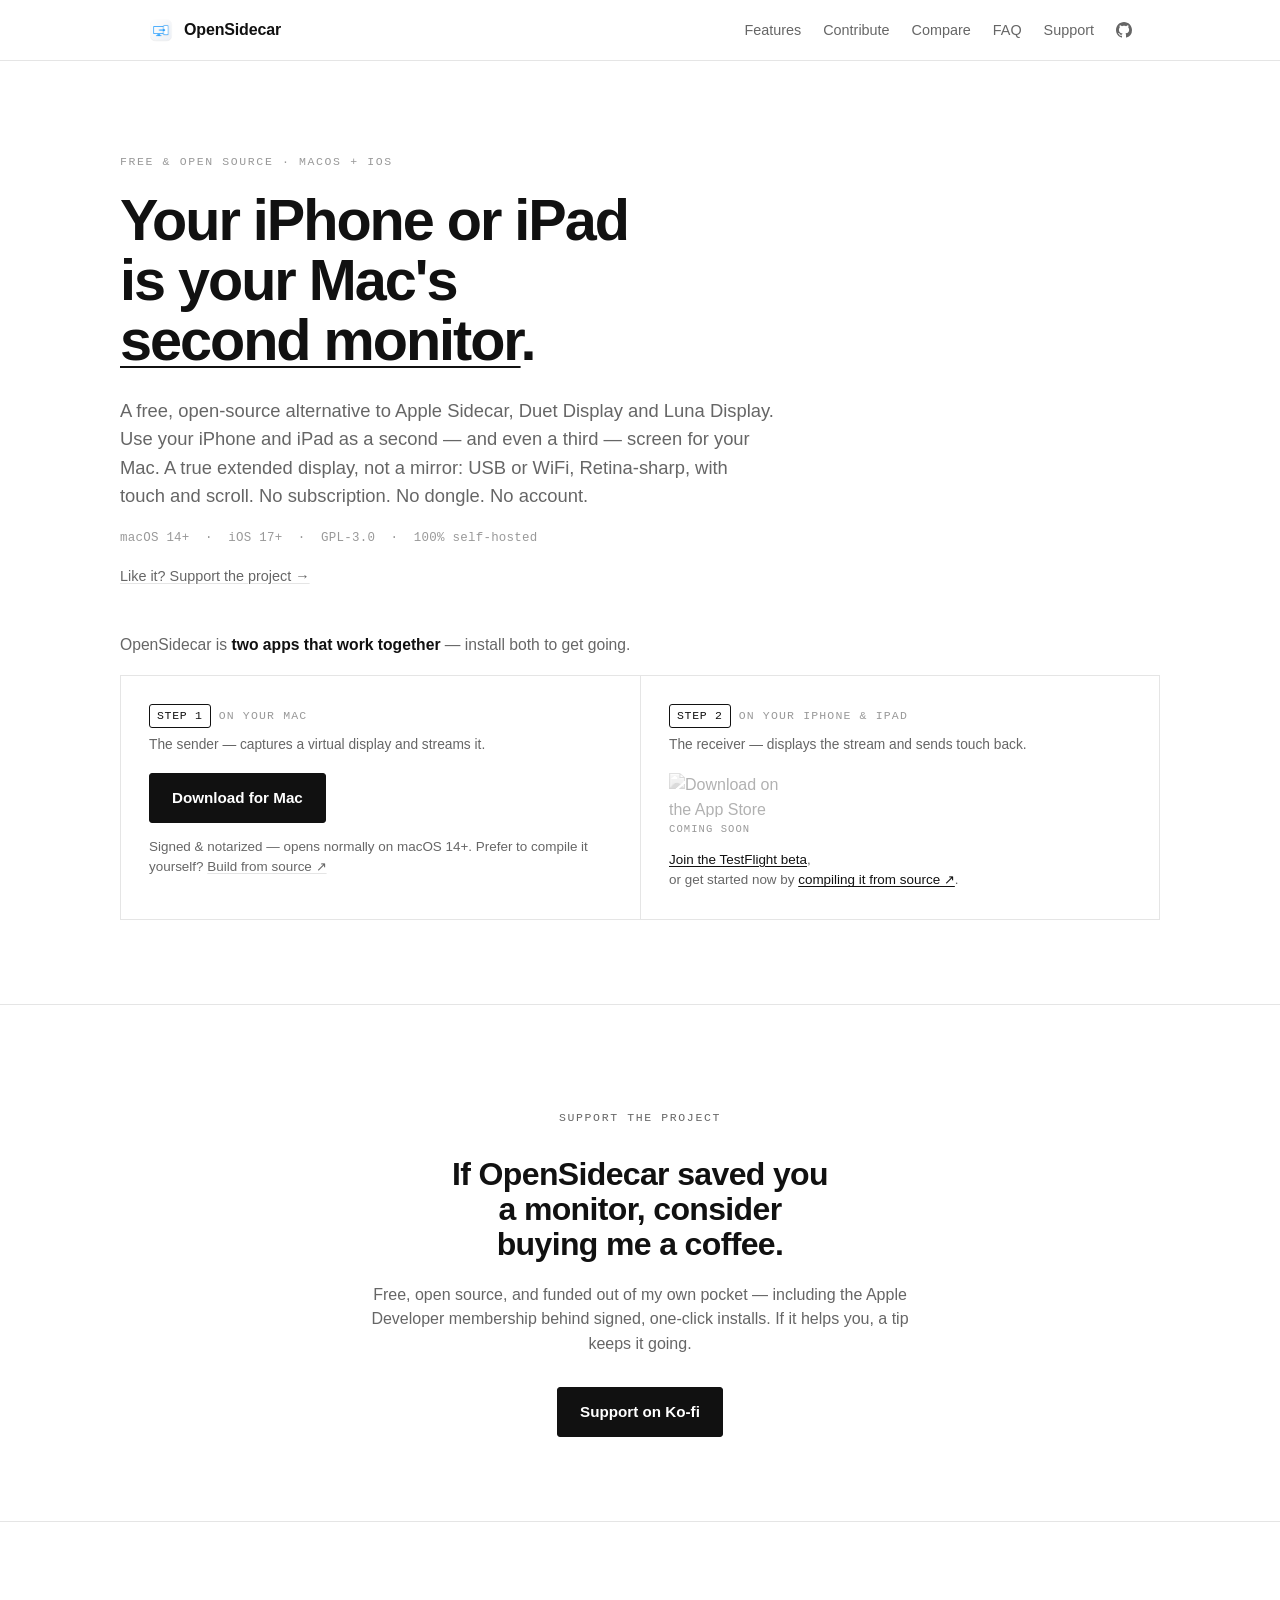
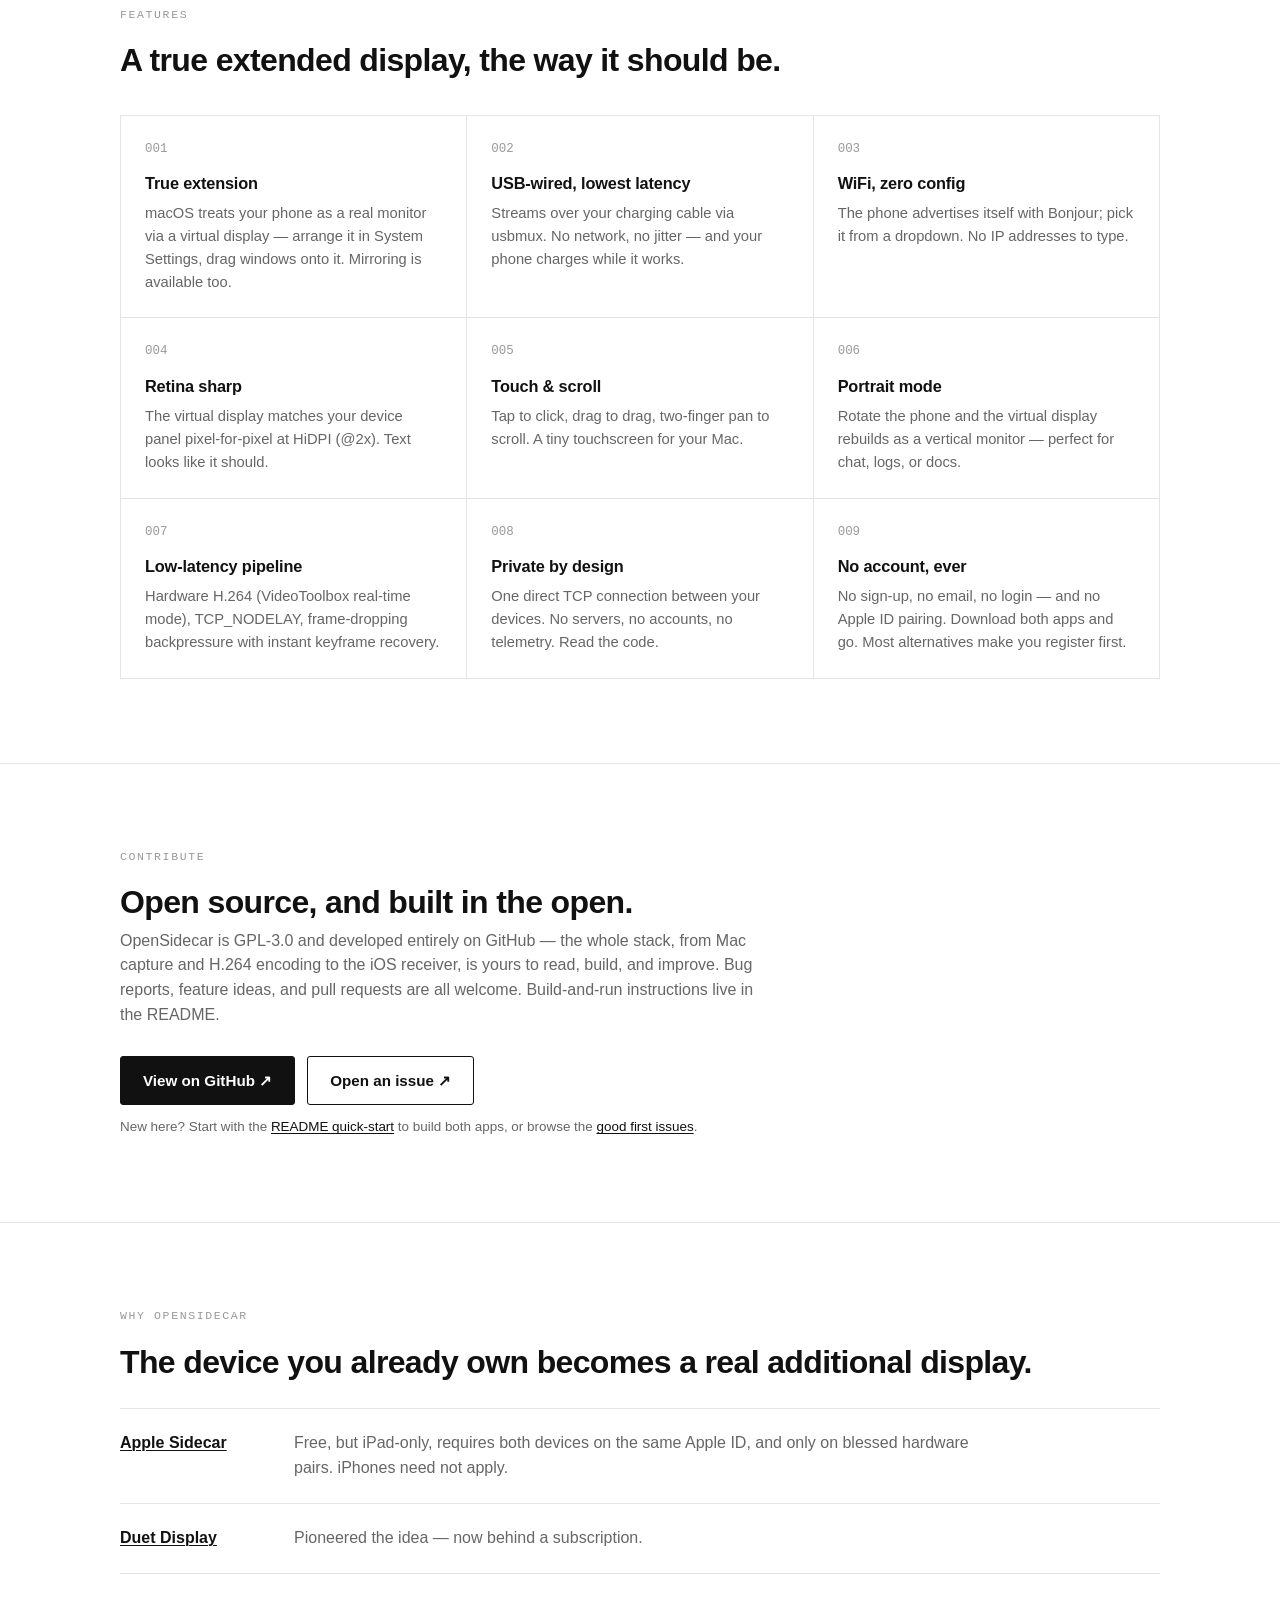
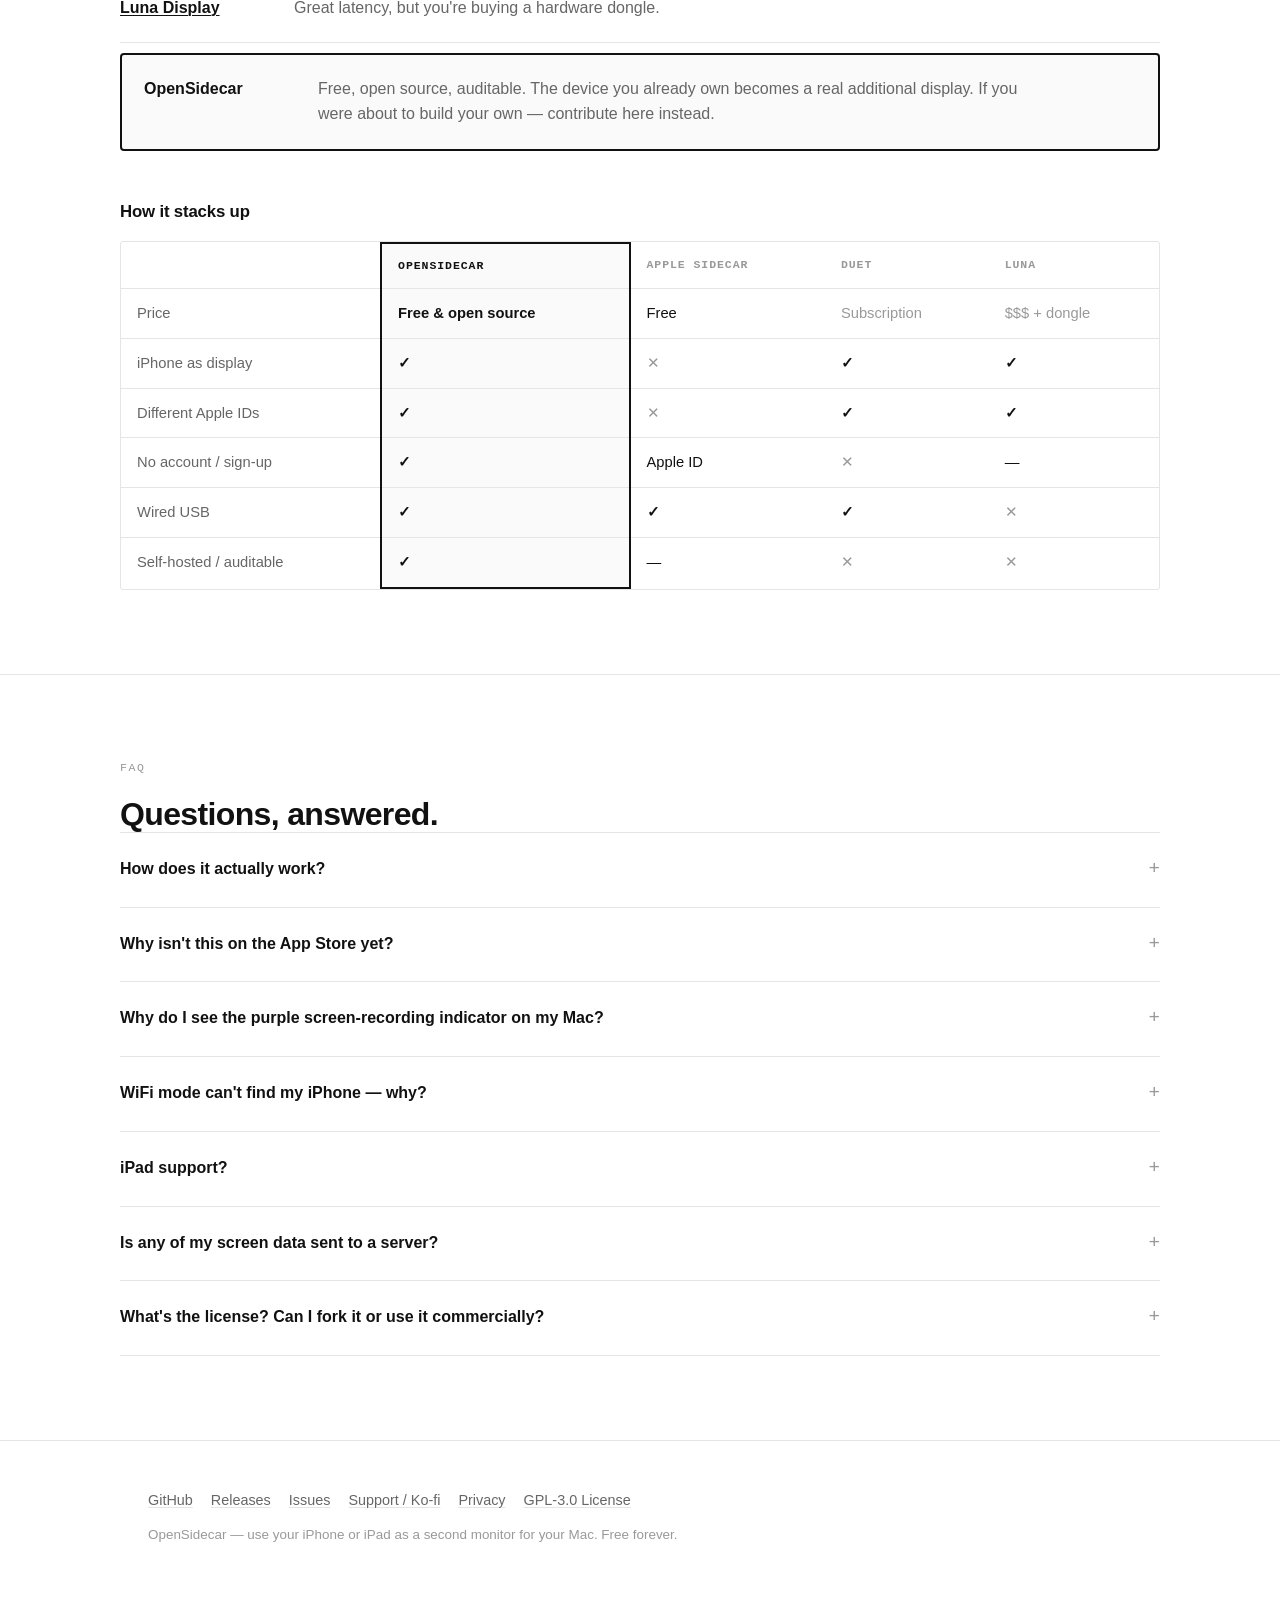
==== commit e902f14f: "feat: ship notarized .dmg, wire TestFlight link (#48) Replace the macOS .zip release asset with a no" ====
--- a/docs/index.html
+++ b/docs/index.html
@@ -251,7 +251,7 @@
         <div class="dl-head"><span class="step">Step 1</span> On your Mac <span class="ver" id="mac-ver"></span></div>
         <p class="dl-sub">The sender — captures a virtual display and streams it.</p>
         <a class="btn primary" id="mac-dl"
-           href="https://github.com/peetzweg/opensidecar/releases/latest/download/OpenSidecar-macOS.zip">
+           href="https://github.com/peetzweg/opensidecar/releases/latest/download/OpenSidecar.dmg">
           Download for Mac
         </a>
         <p class="note">
@@ -270,10 +270,8 @@
             <span class="cap">Coming soon</span>
           </span>
         </div>
-        <!-- TODO: replace the #testflight href with the public TestFlight invite link
-             (e.g. https://testflight.apple.com/join/XXXXXXXX), then drop the onclick and "(soon)". -->
         <p class="sub">
-          <a id="testflight" href="#" onclick="return false;" title="TestFlight invite link coming soon">Join the TestFlight beta (soon)</a>,<br>
+          <a id="testflight" href="https://testflight.apple.com/join/3NYaY11c">Join the TestFlight beta</a>,<br>
           or get started now by
           <a href="https://github.com/peetzweg/opensidecar#quick-start">compiling it from source ↗</a>.
         </p>
@@ -396,9 +394,9 @@
       <details>
         <summary>Why isn't this on the App Store yet?</summary>
         <p><code>CGVirtualDisplay</code> is a private API. That's the deal: every
-        virtual-display product either uses it or ships a dongle. A TestFlight beta is coming;
-        in the meantime you can build from source with your own (free) Apple developer account in
-        a few minutes.</p>
+        virtual-display product either uses it or ships a dongle. A
+        <a href="https://testflight.apple.com/join/3NYaY11c">TestFlight beta is available now</a>;
+        or build from source with your own (free) Apple developer account in a few minutes.</p>
       </details>
       <details>
         <summary>Why do I see the purple screen-recording indicator on my Mac?</summary>
